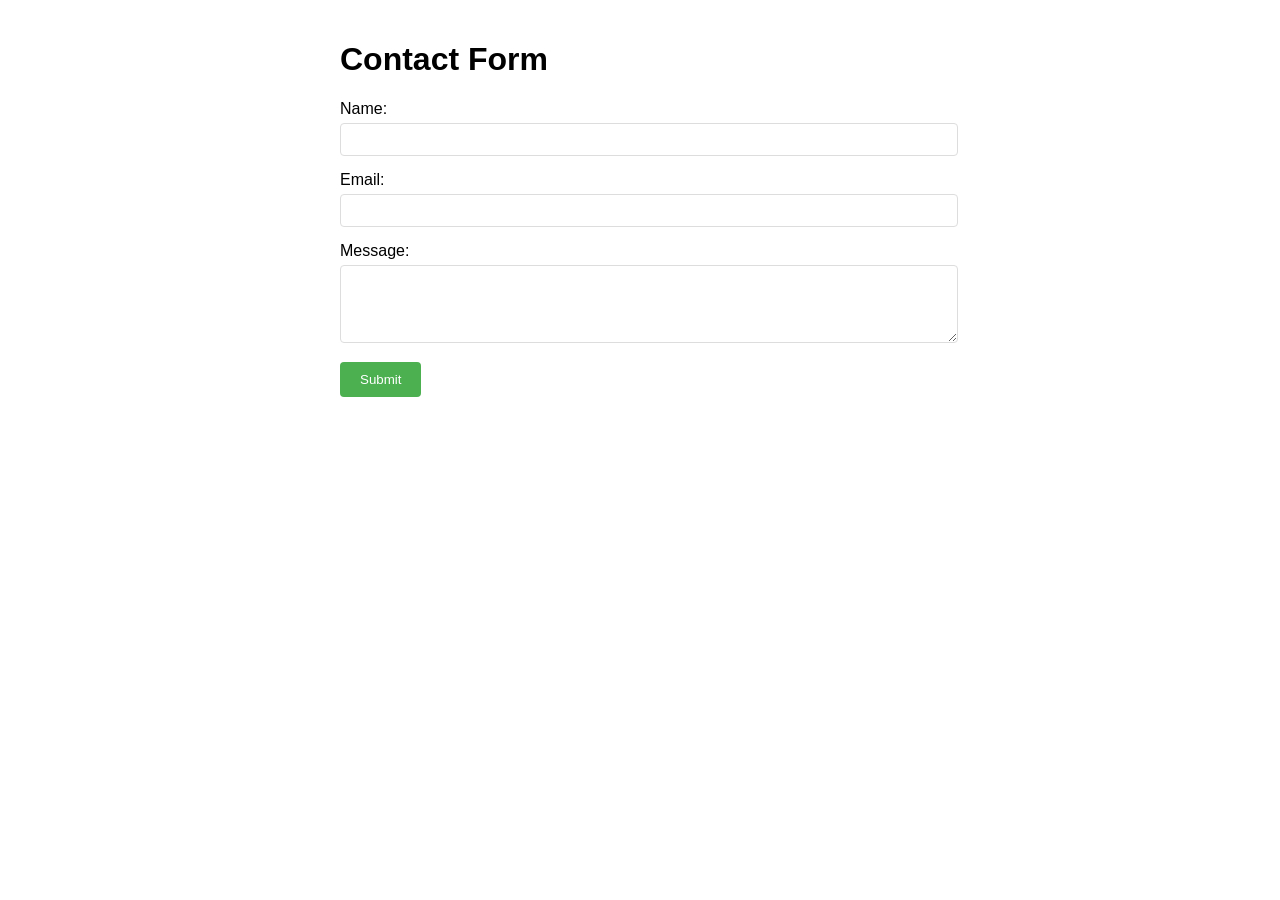
==== index.html @ efa1b58c "template" ====
<!DOCTYPE html>
<html lang="en">
<head>
    <meta charset="UTF-8">
    <meta name="viewport" content="width=device-width, initial-scale=1.0">
    <title>Google Sheets Form</title>
    <link rel="stylesheet" href="css/styles.css">
</head>
<body>
    <h1>Contact Form</h1>
    <form id="myForm">
        <div class="form-group">
            <label for="name">Name:</label>
            <input type="text" id="name" name="name" required>
        </div>
        <div class="form-group">
            <label for="email">Email:</label>
            <input type="email" id="email" name="email" required>
        </div>
        <div class="form-group">
            <label for="message">Message:</label>
            <textarea id="message" name="message" rows="4" required></textarea>
        </div>
        <button type="submit">Submit</button>
    </form>
    <div id="successMessage" class="success-message">Form submitted successfully!</div>
    <div id="errorMessage" class="error-message">Error submitting form. Please try again.</div>

    <script src="js/script.js"></script>
</body>
</html>
---- css/styles.css ----
body {
    font-family: Arial, sans-serif;
    max-width: 600px;
    margin: 0 auto;
    padding: 20px;
}

.form-group {
    margin-bottom: 15px;
}

label {
    display: block;
    margin-bottom: 5px;
}

input, textarea {
    width: 100%;
    padding: 8px;
    border: 1px solid #ddd;
    border-radius: 4px;
}

button {
    background-color: #4CAF50;
    color: white;
    padding: 10px 20px;
    border: none;
    border-radius: 4px;
    cursor: pointer;
}

button:hover {
    background-color: #45a049;
}

.success-message {
    color: green;
    display: none;
    margin-top: 10px;
}

.error-message {
    color: red;
    display: none;
    margin-top: 10px;
}
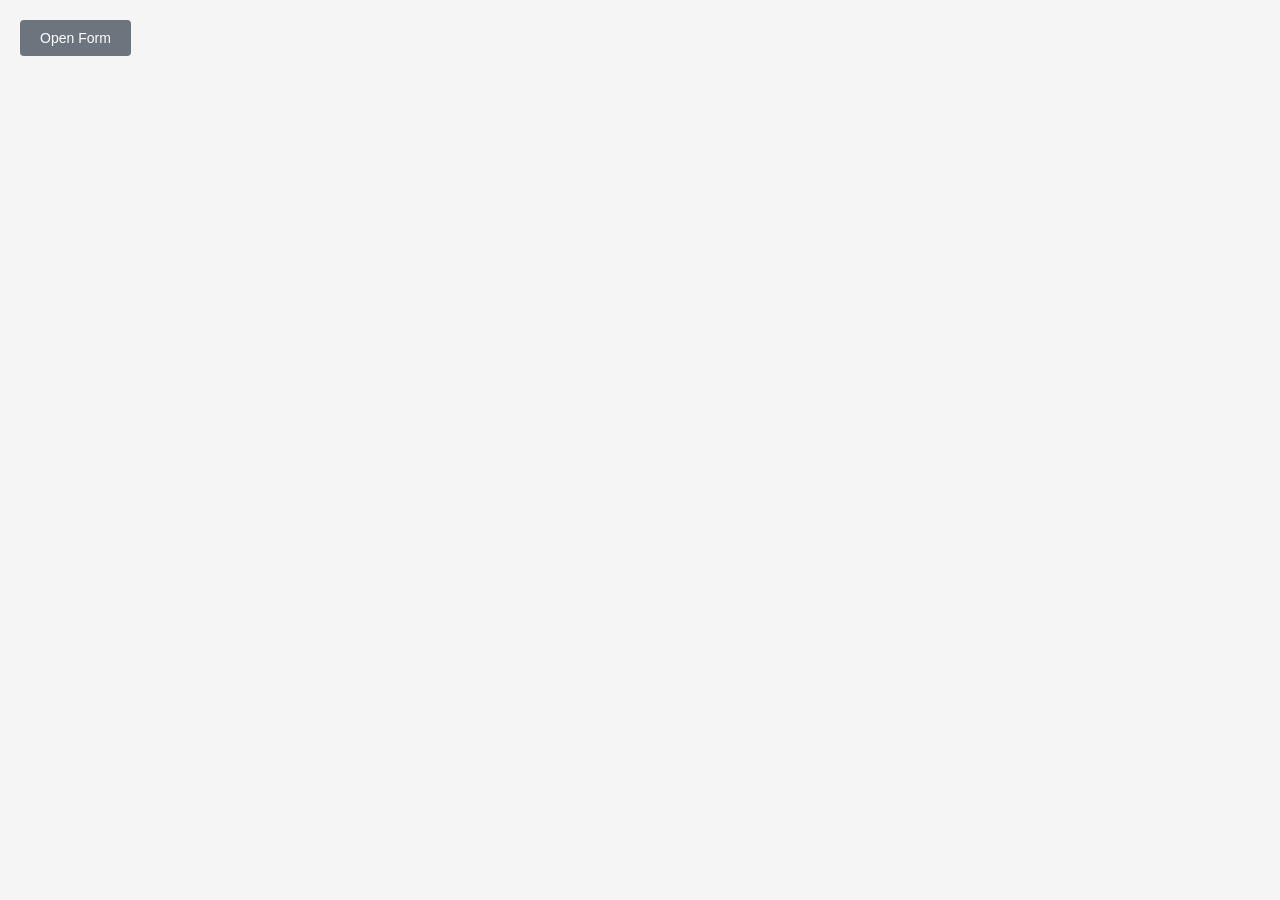
==== commit 1bda10d3: "Updated the form" ====
--- a/index.html
+++ b/index.html
@@ -3,28 +3,655 @@
 <head>
     <meta charset="UTF-8">
     <meta name="viewport" content="width=device-width, initial-scale=1.0">
-    <title>Google Sheets Form</title>
+    <title>Personal Information Form</title>
     <link rel="stylesheet" href="css/styles.css">
 </head>
 <body>
-    <h1>Contact Form</h1>
-    <form id="myForm">
-        <div class="form-group">
-            <label for="name">Name:</label>
-            <input type="text" id="name" name="name" required>
+    <button id="openFormBtn" class="step-button">Open Form</button>
+
+    <div id="formModal" class="modal">
+        <div class="modal-content">
+            <div class="modal-header">
+                <h1>Personal Information Form</h1>
+                <span class="close-button">&times;</span>
+            </div>
+            
+            <div class="progress-bar">
+                <div class="progress" id="formProgress"></div>
+            </div>
+
+            <div class="step-navigation">
+                <div class="step-buttons">
+                    <button type="button" class="step-button" data-step="1">Personal Info</button>
+                    <button type="button" class="step-button" data-step="2">Address</button>
+                    <button type="button" class="step-button" data-step="3">Emergency Contact</button>
+                    <button type="button" class="step-button" data-step="4">Parents Info</button>
+                    <button type="button" class="step-button" data-step="5">Education</button>
+                    <button type="button" class="step-button" data-step="6">Medical History</button>
+                    <button type="button" class="step-button" data-step="7">Past Health</button>
+                    <button type="button" class="step-button" data-step="8">Surgical</button>
+                    <button type="button" class="step-button" data-step="9">Accidents</button>
+                </div>
+            </div>
+
+            <div class="modal-body">
+                <form id="myForm">
+                    <!-- Step 1: Personal Information -->
+                    <div class="step-content" data-step="1">
+                        <div class="form-columns">
+                            <section class="form-section">
+                                <h2>Personal Information</h2>
+                                <div class="form-group">
+                                    <label for="lastName">Last Name:</label>
+                                    <input type="text" id="lastName" name="lastName" required>
+                                </div>
+                                <div class="form-group">
+                                    <label for="firstName">First Name:</label>
+                                    <input type="text" id="firstName" name="firstName" required>
+                                </div>
+                                <div class="form-group">
+                                    <label for="middleName">Middle Name:</label>
+                                    <input type="text" id="middleName" name="middleName">
+                                </div>
+                                <div class="form-group">
+                                    <label for="dateOfBirth">Date of Birth:</label>
+                                    <input type="date" id="dateOfBirth" name="dateOfBirth" required>
+                                </div>
+                                <div class="form-group">
+                                    <label for="placeOfBirth">Place of Birth:</label>
+                                    <input type="text" id="placeOfBirth" name="placeOfBirth" required>
+                                </div>
+                                <div class="form-group">
+                                    <label for="age">Age:</label>
+                                    <input type="number" id="age" name="age" required>
+                                </div>
+                            </section>
+
+                            <section class="form-section">
+                                <h2>Additional Information</h2>
+                                <div class="form-group">
+                                    <label for="sex">Sex:</label>
+                                    <select id="sex" name="sex" required>
+                                        <option value="">Select Sex</option>
+                                        <option value="male">Male</option>
+                                        <option value="female">Female</option>
+                                    </select>
+                                </div>
+                                <div class="form-group">
+                                    <label for="civilStatus">Civil Status:</label>
+                                    <select id="civilStatus" name="civilStatus" required>
+                                        <option value="">Select Civil Status</option>
+                                        <option value="single">Single</option>
+                                        <option value="married">Married</option>
+                                        <option value="widowed">Widowed</option>
+                                        <option value="separated">Separated</option>
+                                    </select>
+                                </div>
+                                <div class="form-group">
+                                    <label for="height">Height (cm):</label>
+                                    <input type="number" id="height" name="height" required>
+                                </div>
+                                <div class="form-group">
+                                    <label for="weight">Weight (kg):</label>
+                                    <input type="number" id="weight" name="weight" required>
+                                </div>
+                                <div class="form-group">
+                                    <label for="bloodPressure">Blood Pressure:</label>
+                                    <input type="text" id="bloodPressure" name="bloodPressure" placeholder="e.g., 120/80" required>
+                                </div>
+                            </section>
+                        </div>
+                    </div>
+
+                    <!-- Step 2: Address Information -->
+                    <div class="step-content" data-step="2">
+                        <div class="form-columns">
+                            <section class="form-section">
+                                <h2>Present Address</h2>
+                                <div class="form-group">
+                                    <label for="presentAddress">Present Address:</label>
+                                    <textarea id="presentAddress" name="presentAddress" rows="3" required></textarea>
+                                </div>
+                            </section>
+
+                            <section class="form-section">
+                                <h2>Permanent Address</h2>
+                                <div class="form-group">
+                                    <label for="permanentAddress">Permanent Address:</label>
+                                    <textarea id="permanentAddress" name="permanentAddress" rows="3" required></textarea>
+                                </div>
+                            </section>
+                        </div>
+                    </div>
+
+                    <!-- Step 3: Emergency Contact -->
+                    <div class="step-content" data-step="3">
+                        <div class="form-columns">
+                            <section class="form-section">
+                                <h2>Emergency Contact</h2>
+                                <div class="form-group">
+                                    <label for="emergencyContact">Person to be Notified:</label>
+                                    <input type="text" id="emergencyContact" name="emergencyContact" required>
+                                </div>
+                                <div class="form-group">
+                                    <label for="emergencyRelationship">Relationship:</label>
+                                    <input type="text" id="emergencyRelationship" name="emergencyRelationship" required>
+                                </div>
+                                <div class="form-group">
+                                    <label for="emergencyContactNumber">Contact Number:</label>
+                                    <input type="tel" id="emergencyContactNumber" name="emergencyContactNumber" required>
+                                </div>
+                            </section>
+
+                            <section class="form-section">
+                                <h2>Spouse Information (if married)</h2>
+                                <div class="form-group">
+                                    <label for="spouseName">Name of Husband/Wife:</label>
+                                    <input type="text" id="spouseName" name="spouseName">
+                                </div>
+                                <div class="form-group">
+                                    <label for="spouseContact">Spouse Contact Number:</label>
+                                    <input type="tel" id="spouseContact" name="spouseContact">
+                                </div>
+                            </section>
+                        </div>
+                    </div>
+
+                    <!-- Step 4: Parents Information -->
+                    <div class="step-content" data-step="4">
+                        <div class="form-columns">
+                            <section class="form-section">
+                                <h2>Father's Information</h2>
+                                <div class="form-group">
+                                    <label for="fatherName">Father's Full Name:</label>
+                                    <input type="text" id="fatherName" name="fatherName" required>
+                                </div>
+                                <div class="form-group">
+                                    <label for="fatherContact">Father's Contact Number:</label>
+                                    <input type="tel" id="fatherContact" name="fatherContact" required>
+                                </div>
+                                <div class="form-group">
+                                    <label for="fatherOccupation">Father's Occupation:</label>
+                                    <input type="text" id="fatherOccupation" name="fatherOccupation" required>
+                                </div>
+                            </section>
+
+                            <section class="form-section">
+                                <h2>Mother's Information</h2>
+                                <div class="form-group">
+                                    <label for="motherName">Mother's Full Name:</label>
+                                    <input type="text" id="motherName" name="motherName" required>
+                                </div>
+                                <div class="form-group">
+                                    <label for="motherContact">Mother's Contact Number:</label>
+                                    <input type="tel" id="motherContact" name="motherContact" required>
+                                </div>
+                                <div class="form-group">
+                                    <label for="motherOccupation">Mother's Occupation:</label>
+                                    <input type="text" id="motherOccupation" name="motherOccupation" required>
+                                </div>
+                            </section>
+                        </div>
+                    </div>
+
+                    <!-- Step 5: Educational Background -->
+                    <div class="step-content" data-step="5">
+                        <div class="form-columns">
+                            <section class="form-section">
+                                <h2>Educational Background</h2>
+                                <div class="form-group">
+                                    <label for="lastSchool">Last School Attended:</label>
+                                    <input type="text" id="lastSchool" name="lastSchool" required>
+                                </div>
+                                <div class="form-group">
+                                    <label for="course">Course:</label>
+                                    <input type="text" id="course" name="course" required>
+                                </div>
+                                <div class="form-group">
+                                    <label for="year">Year:</label>
+                                    <input type="text" id="year" name="year" required>
+                                </div>
+                            </section>
+                        </div>
+                    </div>
+
+                    <!-- Step 6: Medical History -->
+                    <div class="step-content" data-step="6">
+                        <section class="form-section full-width">
+                            <h2>Family Medical History</h2>
+                            <p>Please check if any of your relatives have the following conditions:</p>
+                            <table class="medical-history-table">
+                                <thead>
+                                    <tr>
+                                        <th>Condition</th>
+                                        <th>GRAND PARENTS</th>
+                                        <th>FATHER</th>
+                                        <th>MOTHER</th>
+                                        <th>SIBLINGS</th>
+                                        <th>OTHERS</th>
+                                        <th>REMARKS</th>
+                                    </tr>
+                                </thead>
+                                <tbody>
+                                    <tr>
+                                        <td>Allergy</td>
+                                        <td><input type="checkbox" name="allergy_gp"></td>
+                                        <td><input type="checkbox" name="allergy_father"></td>
+                                        <td><input type="checkbox" name="allergy_mother"></td>
+                                        <td><input type="checkbox" name="allergy_siblings"></td>
+                                        <td><input type="checkbox" name="allergy_others"></td>
+                                        <td><input type="text" name="allergy_remarks"></td>
+                                    </tr>
+                                    <tr>
+                                        <td>Arthritis</td>
+                                        <td><input type="checkbox" name="arthritis_gp"></td>
+                                        <td><input type="checkbox" name="arthritis_father"></td>
+                                        <td><input type="checkbox" name="arthritis_mother"></td>
+                                        <td><input type="checkbox" name="arthritis_siblings"></td>
+                                        <td><input type="checkbox" name="arthritis_others"></td>
+                                        <td><input type="text" name="arthritis_remarks"></td>
+                                    </tr>
+                                    <tr>
+                                        <td>Bronchial Asthma</td>
+                                        <td><input type="checkbox" name="asthma_gp"></td>
+                                        <td><input type="checkbox" name="asthma_father"></td>
+                                        <td><input type="checkbox" name="asthma_mother"></td>
+                                        <td><input type="checkbox" name="asthma_siblings"></td>
+                                        <td><input type="checkbox" name="asthma_others"></td>
+                                        <td><input type="text" name="asthma_remarks"></td>
+                                    </tr>
+                                    <tr>
+                                        <td>Cancer</td>
+                                        <td><input type="checkbox" name="cancer_gp"></td>
+                                        <td><input type="checkbox" name="cancer_father"></td>
+                                        <td><input type="checkbox" name="cancer_mother"></td>
+                                        <td><input type="checkbox" name="cancer_siblings"></td>
+                                        <td><input type="checkbox" name="cancer_others"></td>
+                                        <td><input type="text" name="cancer_remarks"></td>
+                                    </tr>
+                                    <tr>
+                                        <td>Cerebrovascular Accident</td>
+                                        <td><input type="checkbox" name="stroke_gp"></td>
+                                        <td><input type="checkbox" name="stroke_father"></td>
+                                        <td><input type="checkbox" name="stroke_mother"></td>
+                                        <td><input type="checkbox" name="stroke_siblings"></td>
+                                        <td><input type="checkbox" name="stroke_others"></td>
+                                        <td><input type="text" name="stroke_remarks"></td>
+                                    </tr>
+                                    <tr>
+                                        <td>Congenital Heart Disease</td>
+                                        <td><input type="checkbox" name="heart_gp"></td>
+                                        <td><input type="checkbox" name="heart_father"></td>
+                                        <td><input type="checkbox" name="heart_mother"></td>
+                                        <td><input type="checkbox" name="heart_siblings"></td>
+                                        <td><input type="checkbox" name="heart_others"></td>
+                                        <td><input type="text" name="heart_remarks"></td>
+                                    </tr>
+                                    <tr>
+                                        <td>COPD</td>
+                                        <td><input type="checkbox" name="copd_gp"></td>
+                                        <td><input type="checkbox" name="copd_father"></td>
+                                        <td><input type="checkbox" name="copd_mother"></td>
+                                        <td><input type="checkbox" name="copd_siblings"></td>
+                                        <td><input type="checkbox" name="copd_others"></td>
+                                        <td><input type="text" name="copd_remarks"></td>
+                                    </tr>
+                                    <tr>
+                                        <td>Diabetes Mellitus</td>
+                                        <td><input type="checkbox" name="diabetes_gp"></td>
+                                        <td><input type="checkbox" name="diabetes_father"></td>
+                                        <td><input type="checkbox" name="diabetes_mother"></td>
+                                        <td><input type="checkbox" name="diabetes_siblings"></td>
+                                        <td><input type="checkbox" name="diabetes_others"></td>
+                                        <td><input type="text" name="diabetes_remarks"></td>
+                                    </tr>
+                                    <tr>
+                                        <td>Gastrointestinal Orders</td>
+                                        <td><input type="checkbox" name="gi_gp"></td>
+                                        <td><input type="checkbox" name="gi_father"></td>
+                                        <td><input type="checkbox" name="gi_mother"></td>
+                                        <td><input type="checkbox" name="gi_siblings"></td>
+                                        <td><input type="checkbox" name="gi_others"></td>
+                                        <td><input type="text" name="gi_remarks"></td>
+                                    </tr>
+                                    <tr>
+                                        <td>Hematopoietic Disorder</td>
+                                        <td><input type="checkbox" name="hematopoietic_gp"></td>
+                                        <td><input type="checkbox" name="hematopoietic_father"></td>
+                                        <td><input type="checkbox" name="hematopoietic_mother"></td>
+                                        <td><input type="checkbox" name="hematopoietic_siblings"></td>
+                                        <td><input type="checkbox" name="hematopoietic_others"></td>
+                                        <td><input type="text" name="hematopoietic_remarks"></td>
+                                    </tr>
+                                    <tr>
+                                        <td>Kidney Disorders</td>
+                                        <td><input type="checkbox" name="kidney_gp"></td>
+                                        <td><input type="checkbox" name="kidney_father"></td>
+                                        <td><input type="checkbox" name="kidney_mother"></td>
+                                        <td><input type="checkbox" name="kidney_siblings"></td>
+                                        <td><input type="checkbox" name="kidney_others"></td>
+                                        <td><input type="text" name="kidney_remarks"></td>
+                                    </tr>
+                                    <tr>
+                                        <td>Neurologic Disorders</td>
+                                        <td><input type="checkbox" name="neuro_gp"></td>
+                                        <td><input type="checkbox" name="neuro_father"></td>
+                                        <td><input type="checkbox" name="neuro_mother"></td>
+                                        <td><input type="checkbox" name="neuro_siblings"></td>
+                                        <td><input type="checkbox" name="neuro_others"></td>
+                                        <td><input type="text" name="neuro_remarks"></td>
+                                    </tr>
+                                    <tr>
+                                        <td>Psychiatric Disorders</td>
+                                        <td><input type="checkbox" name="psych_gp"></td>
+                                        <td><input type="checkbox" name="psych_father"></td>
+                                        <td><input type="checkbox" name="psych_mother"></td>
+                                        <td><input type="checkbox" name="psych_siblings"></td>
+                                        <td><input type="checkbox" name="psych_others"></td>
+                                        <td><input type="text" name="psych_remarks"></td>
+                                    </tr>
+                                    <tr>
+                                        <td>Rheumatic Heart Fever</td>
+                                        <td><input type="checkbox" name="rheumatic_gp"></td>
+                                        <td><input type="checkbox" name="rheumatic_father"></td>
+                                        <td><input type="checkbox" name="rheumatic_mother"></td>
+                                        <td><input type="checkbox" name="rheumatic_siblings"></td>
+                                        <td><input type="checkbox" name="rheumatic_others"></td>
+                                        <td><input type="text" name="rheumatic_remarks"></td>
+                                    </tr>
+                                    <tr>
+                                        <td>Skin Disorder</td>
+                                        <td><input type="checkbox" name="skin_gp"></td>
+                                        <td><input type="checkbox" name="skin_father"></td>
+                                        <td><input type="checkbox" name="skin_mother"></td>
+                                        <td><input type="checkbox" name="skin_siblings"></td>
+                                        <td><input type="checkbox" name="skin_others"></td>
+                                        <td><input type="text" name="skin_remarks"></td>
+                                    </tr>
+                                    <tr>
+                                        <td>Endocrine Disorders</td>
+                                        <td><input type="checkbox" name="endocrine_gp"></td>
+                                        <td><input type="checkbox" name="endocrine_father"></td>
+                                        <td><input type="checkbox" name="endocrine_mother"></td>
+                                        <td><input type="checkbox" name="endocrine_siblings"></td>
+                                        <td><input type="checkbox" name="endocrine_others"></td>
+                                        <td><input type="text" name="endocrine_remarks"></td>
+                                    </tr>
+                                    <tr>
+                                        <td>Tuberculosis</td>
+                                        <td><input type="checkbox" name="tb_gp"></td>
+                                        <td><input type="checkbox" name="tb_father"></td>
+                                        <td><input type="checkbox" name="tb_mother"></td>
+                                        <td><input type="checkbox" name="tb_siblings"></td>
+                                        <td><input type="checkbox" name="tb_others"></td>
+                                        <td><input type="text" name="tb_remarks"></td>
+                                    </tr>
+                                    <tr>
+                                        <td>Others</td>
+                                        <td><input type="checkbox" name="others_gp"></td>
+                                        <td><input type="checkbox" name="others_father"></td>
+                                        <td><input type="checkbox" name="others_mother"></td>
+                                        <td><input type="checkbox" name="others_siblings"></td>
+                                        <td><input type="checkbox" name="others_others"></td>
+                                        <td><input type="text" name="others_remarks"></td>
+                                    </tr>
+                                </tbody>
+                            </table>
+                        </section>
+                    </div>
+
+                    <!-- Step 7: Past Health History (Updated) -->
+                    <div class="step-content" data-step="7">
+                        <section class="form-section full-width">
+                            <h2>Past Health History</h2>
+                            
+                            <!-- Allergies and Sensitivities -->
+                            <div class="form-group">
+                                <h3>Allergies and Sensitivities</h3>
+                                <div class="allergies-grid">
+                                    <div class="allergy-item">
+                                        <input type="checkbox" id="seafood_allergy" name="allergy_seafood">
+                                        <label for="seafood_allergy">Seafoods</label>
+                                    </div>
+                                    <div class="allergy-item">
+                                        <input type="checkbox" id="antibiotics_allergy" name="allergy_antibiotics">
+                                        <label for="antibiotics_allergy">Antibiotics</label>
+                                    </div>
+                                    <div class="allergy-item">
+                                        <input type="checkbox" id="analgesics_allergy" name="allergy_analgesics">
+                                        <label for="analgesics_allergy">Analgesics</label>
+                                    </div>
+                                </div>
+                                <div class="form-group" style="margin-top: 20px;">
+                                    <label for="other_allergies">Other Allergies (Please specify):</label>
+                                    <textarea id="other_allergies" name="other_allergies" rows="2"></textarea>
+                                </div>
+                            </div>
+
+                            <!-- Childhood Illness History -->
+                            <div class="form-group" style="margin-top: 30px;">
+                                <h3>History of Childhood Illness</h3>
+                                <p>Please check the illness if any:</p>
+                                <div class="illness-grid">
+                                    <div class="illness-item">
+                                        <input type="checkbox" id="asthma" name="illness_asthma">
+                                        <label for="asthma">Bronchial Asthma</label>
+                                    </div>
+                                    <div class="illness-item">
+                                        <input type="checkbox" id="heart_disease" name="illness_heart_disease">
+                                        <label for="heart_disease">Congenital Heart Disease</label>
+                                    </div>
+                                    <div class="illness-item">
+                                        <input type="checkbox" id="chicken_pox" name="illness_chicken_pox">
+                                        <label for="chicken_pox">Chicken Pox</label>
+                                    </div>
+                                    <div class="illness-item">
+                                        <input type="checkbox" id="diphtheria" name="illness_diphtheria">
+                                        <label for="diphtheria">Diphtheria</label>
+                                    </div>
+                                    <div class="illness-item">
+                                        <input type="checkbox" id="convulsions" name="illness_convulsions">
+                                        <label for="convulsions">Convulsions</label>
+                                    </div>
+                                    <div class="illness-item">
+                                        <input type="checkbox" id="hepatitis" name="illness_hepatitis">
+                                        <label for="hepatitis">Hepatitis</label>
+                                    </div>
+                                    <div class="illness-item">
+                                        <input type="checkbox" id="dysentery" name="illness_dysentery">
+                                        <label for="dysentery">Dysentery</label>
+                                    </div>
+                                    <div class="illness-item">
+                                        <input type="checkbox" id="meningitis" name="illness_meningitis">
+                                        <label for="meningitis">Meningitis</label>
+                                    </div>
+                                    <div class="illness-item">
+                                        <input type="checkbox" id="influenza" name="illness_influenza">
+                                        <label for="influenza">Influenza</label>
+                                    </div>
+                                    <div class="illness-item">
+                                        <input type="checkbox" id="mumps" name="illness_mumps">
+                                        <label for="mumps">Mumps</label>
+                                    </div>
+                                    <div class="illness-item">
+                                        <input type="checkbox" id="measles" name="illness_measles">
+                                        <label for="measles">Measles</label>
+                                    </div>
+                                    <div class="illness-item">
+                                        <input type="checkbox" id="otitis" name="illness_otitis">
+                                        <label for="otitis">Otitis Media</label>
+                                    </div>
+                                    <div class="illness-item">
+                                        <input type="checkbox" id="nephritis" name="illness_nephritis">
+                                        <label for="nephritis">Nephritis</label>
+                                    </div>
+                                    <div class="illness-item">
+                                        <input type="checkbox" id="pneumonia" name="illness_pneumonia">
+                                        <label for="pneumonia">Pneumonia</label>
+                                    </div>
+                                    <div class="illness-item">
+                                        <input type="checkbox" id="rubella" name="illness_rubella">
+                                        <label for="rubella">Rubella</label>
+                                    </div>
+                                    <div class="illness-item">
+                                        <input type="checkbox" id="pertussis" name="illness_pertussis">
+                                        <label for="pertussis">Pertussis</label>
+                                    </div>
+                                    <div class="illness-item">
+                                        <input type="checkbox" id="poliomyelitis" name="illness_poliomyelitis">
+                                        <label for="poliomyelitis">Poliomyelitis</label>
+                                    </div>
+                                    <div class="illness-item">
+                                        <input type="checkbox" id="primary_complex" name="illness_primary_complex">
+                                        <label for="primary_complex">Primary Complex</label>
+                                    </div>
+                                    <div class="illness-item">
+                                        <input type="checkbox" id="tonsillitis" name="illness_tonsillitis">
+                                        <label for="tonsillitis">Tonsillitis</label>
+                                    </div>
+                                    <div class="illness-item">
+                                        <input type="checkbox" id="typhoid" name="illness_typhoid">
+                                        <label for="typhoid">Typhoid Fever</label>
+                                    </div>
+                                    <div class="illness-item">
+                                        <input type="checkbox" id="rheumatic" name="illness_rheumatic">
+                                        <label for="rheumatic">Rheumatic Heart Disease</label>
+                                    </div>
+                                </div>
+                                <div class="form-group" style="margin-top: 20px;">
+                                    <label for="other_illnesses">Others (Please specify):</label>
+                                    <textarea id="other_illnesses" name="other_illnesses" rows="2"></textarea>
+                                </div>
+                            </div>
+
+                            <!-- Maintenance Medications -->
+                            <div class="form-group" style="margin-top: 30px;">
+                                <h3>Maintenance Medications</h3>
+                                <p>If any, please list your current medications:</p>
+                                <div class="medication-history">
+                                    <div class="medication-entry">
+                                        <div class="form-group">
+                                            <label for="medication_name">Medication Name:</label>
+                                            <input type="text" id="medication_name" name="medication_name[]">
+                                        </div>
+                                        <div class="form-group">
+                                            <label for="medication_dosage">Dosage:</label>
+                                            <input type="text" id="medication_dosage" name="medication_dosage[]">
+                                        </div>
+                                        <div class="form-group">
+                                            <label for="medication_frequency">Frequency:</label>
+                                            <input type="text" id="medication_frequency" name="medication_frequency[]" placeholder="e.g., Once daily, Twice daily">
+                                        </div>
+                                    </div>
+                                </div>
+                            </div>
+
+                            <!-- Immunization History -->
+                            <div class="form-group" style="margin-top: 30px;">
+                                <h3>Immunization History/Vaccination Done:</h3>
+                                <div class="vaccination-grid">
+                                    <div class="vaccination-item">
+                                        <input type="checkbox" id="bcg" name="vaccination_bcg">
+                                        <label for="bcg">BCG</label>
+                                    </div>
+                                    <div class="vaccination-item">
+                                        <input type="checkbox" id="dpt" name="vaccination_dpt">
+                                        <label for="dpt">DPT</label>
+                                    </div>
+                                    <div class="vaccination-item">
+                                        <input type="checkbox" id="flu" name="vaccination_flu">
+                                        <label for="flu">Flu</label>
+                                    </div>
+                                    <div class="vaccination-item">
+                                        <input type="checkbox" id="hepa_a" name="vaccination_hepa_a">
+                                        <label for="hepa_a">Hepa A</label>
+                                    </div>
+                                    <div class="vaccination-item">
+                                        <input type="checkbox" id="hepa_b" name="vaccination_hepa_b">
+                                        <label for="hepa_b">Hepa B</label>
+                                    </div>
+                                    <div class="vaccination-item">
+                                        <input type="checkbox" id="measles" name="vaccination_measles">
+                                        <label for="measles">Measles</label>
+                                    </div>
+                                    <div class="vaccination-item">
+                                        <input type="checkbox" id="mmr" name="vaccination_mmr">
+                                        <label for="mmr">MMR</label>
+                                    </div>
+                                    <div class="vaccination-item">
+                                        <input type="checkbox" id="pneumococcal" name="vaccination_pneumococcal">
+                                        <label for="pneumococcal">Pneumococcal</label>
+                                    </div>
+                                    <div class="vaccination-item">
+                                        <input type="checkbox" id="polio" name="vaccination_polio">
+                                        <label for="polio">Polio</label>
+                                    </div>
+                                    <div class="vaccination-item">
+                                        <input type="checkbox" id="chicken_pox" name="vaccination_chicken_pox">
+                                        <label for="chicken_pox">Chicken Pox</label>
+                                    </div>
+                                    <div class="vaccination-item">
+                                        <input type="checkbox" id="japanese_encephalitis" name="vaccination_japanese_encephalitis">
+                                        <label for="japanese_encephalitis">Japanese Encephalitis Vaccine</label>
+                                    </div>
+                                    <div class="vaccination-item">
+                                        <input type="checkbox" id="covid_1" name="vaccination_covid_1">
+                                        <label for="covid_1">Covid 1</label>
+                                    </div>
+                                    <div class="vaccination-item">
+                                        <input type="checkbox" id="monkey_pox" name="vaccination_monkey_pox">
+                                        <label for="monkey_pox">Monkey Pox</label>
+                                    </div>
+                                </div>
+                                <div class="form-group" style="margin-top: 20px;">
+                                    <label for="other_vaccinations">Others (Please specify):</label>
+                                    <textarea id="other_vaccinations" name="other_vaccinations" rows="3"></textarea>
+                                </div>
+                            </div>
+                        </section>
+                    </div>
+
+                    <!-- Step 8: Surgical Operations -->
+                    <div class="step-content" data-step="8">
+                        <section class="form-section full-width">
+                            <h2>Surgical Operations</h2>
+                            
+                            <!-- Surgical Operations -->
+                            <div class="form-group" style="margin-top: 30px;">
+                                <h3>Surgical Operations</h3>
+                                <p>Please list any surgical operations you have had, including the type of operation, date, and year:</p>
+                                <div class="form-group">
+                                    <textarea id="surgical_history" name="surgical_history" rows="6" placeholder="Example: Appendectomy - January 15, 2020&#10;Gallbladder removal - March 3, 2018"></textarea>
+                                </div>
+                            </div>
+                        </section>
+                    </div>
+
+                    <!-- Step 9: Accidents/Injuries -->
+                    <div class="step-content" data-step="9">
+                        <section class="form-section full-width">
+                            <h2>Accidents and Injuries</h2>
+                            
+                            <!-- Accidents/Injuries -->
+                            <div class="form-group" style="margin-top: 30px;">
+                                <h3>Accidents/Injuries</h3>
+                                <p>Please list any accidents or injuries you have had, including the date, time, place, type of trauma, treatment, and sequel:</p>
+                                <div class="form-group">
+                                    <textarea id="accident_history" name="accident_history" rows="6" placeholder="Example: Car accident - January 15, 2020, 2:30 PM, Main Street&#10;Treatment: Emergency room visit, stitches&#10;Sequel: Minor scar on left arm"></textarea>
+                                </div>
+                            </div>
+                        </section>
+                    </div>
+                </form>
+
+                <div class="step-navigation">
+                    <button type="button" class="step-button" id="prevStep">Previous</button>
+                    <button type="button" class="step-button" id="nextStep">Next</button>
+                    <button type="submit" class="step-button" id="submitForm" style="display: none;">Submit</button>
+                </div>
+            </div>
         </div>
-        <div class="form-group">
-            <label for="email">Email:</label>
-            <input type="email" id="email" name="email" required>
-        </div>
-        <div class="form-group">
-            <label for="message">Message:</label>
-            <textarea id="message" name="message" rows="4" required></textarea>
-        </div>
-        <button type="submit">Submit</button>
-    </form>
-    <div id="successMessage" class="success-message">Form submitted successfully!</div>
-    <div id="errorMessage" class="error-message">Error submitting form. Please try again.</div>
+    </div>
 
     <script src="js/script.js"></script>
 </body>
--- a/css/styles.css
+++ b/css/styles.css
@@ -1,47 +1,584 @@
 body {
+    margin: 0;
+    padding: 20px;
+    background-color: #f5f5f5;
     font-family: Arial, sans-serif;
-    max-width: 600px;
+}
+
+.container {
+    max-width: 1600px;
     margin: 0 auto;
-    padding: 20px;
+    background-color: white;
+    padding: 30px;
+    box-shadow: 0 0 10px rgba(0,0,0,0.1);
+    border-radius: 8px;
+}
+
+h1 {
+    text-align: center;
+    color: #333;
+    margin-bottom: 30px;
+}
+
+.form-columns {
+    display: grid;
+    grid-template-columns: 1fr 1fr;
+    gap: 30px;
+    margin-bottom: 30px;
+}
+
+.form-section {
+    margin: 0;
+    padding: 25px;
+    border: 1px solid #ddd;
+    border-radius: 5px;
+    background-color: white;
+}
+
+.form-section.full-width {
+    grid-column: 1 / -1;
+}
+
+.form-section h2 {
+    margin-top: 0;
+    margin-bottom: 20px;
+    color: #333;
+    border-bottom: 2px solid #eee;
+    padding-bottom: 10px;
 }
 
 .form-group {
     margin-bottom: 15px;
 }
 
-label {
+.form-group label {
     display: block;
     margin-bottom: 5px;
-}
-
-input, textarea {
+    font-weight: bold;
+    color: #555;
+}
+
+.form-group input,
+.form-group select,
+.form-group textarea {
     width: 100%;
     padding: 8px;
     border: 1px solid #ddd;
     border-radius: 4px;
-}
-
-button {
+    font-size: 14px;
+}
+
+.medical-history-table {
+    width: 100%;
+    border-collapse: collapse;
+    margin: 20px 0;
+    font-size: 14px;
+    table-layout: fixed;
+    background-color: white;
+}
+
+.medical-history-table th,
+.medical-history-table td {
+    border: 1px solid #ddd;
+    padding: 8px;
+    text-align: center;
+    vertical-align: middle;
+}
+
+.medical-history-table th {
+    background-color: #f5f5f5;
+    font-weight: bold;
+    white-space: nowrap;
+    position: sticky;
+    top: 0;
+}
+
+.medical-history-table td:first-child {
+    text-align: left;
+    width: 20%;
+    white-space: nowrap;
+    background-color: #f9f9f9;
+}
+
+.medical-history-table th:nth-child(2),
+.medical-history-table th:nth-child(3),
+.medical-history-table th:nth-child(4),
+.medical-history-table th:nth-child(5),
+.medical-history-table th:nth-child(6) {
+    width: 10%;
+}
+
+.medical-history-table th:last-child {
+    width: 20%;
+}
+
+.medical-history-table tr:nth-child(even) {
+    background-color: #f9f9f9;
+}
+
+.medical-history-table input[type="checkbox"] {
+    width: 16px;
+    height: 16px;
+    margin: 0;
+    vertical-align: middle;
+}
+
+.medical-history-table input[type="text"] {
+    width: 95%;
+    padding: 6px;
+    font-size: 12px;
+    border: 1px solid #ddd;
+    border-radius: 3px;
+}
+
+button[type="submit"] {
+    display: block;
+    width: 200px;
+    margin: 30px auto;
+    padding: 12px 20px;
     background-color: #4CAF50;
     color: white;
+    border: none;
+    border-radius: 4px;
+    cursor: pointer;
+    font-size: 16px;
+    font-weight: bold;
+}
+
+button[type="submit"]:hover {
+    background-color: #45a049;
+}
+
+.success-message,
+.error-message {
+    display: none;
+    padding: 15px;
+    margin: 20px auto;
+    max-width: 600px;
+    border-radius: 4px;
+    text-align: center;
+}
+
+.success-message {
+    background-color: #dff0d8;
+    color: #3c763d;
+    border: 1px solid #d6e9c6;
+}
+
+.error-message {
+    background-color: #f2dede;
+    color: #a94442;
+    border: 1px solid #ebccd1;
+}
+
+@media screen and (max-width: 1600px) {
+    .container {
+        margin: 0 20px;
+    }
+}
+
+@media screen and (max-width: 1200px) {
+    .form-columns {
+        grid-template-columns: 1fr;
+    }
+}
+
+@media screen and (max-width: 768px) {
+    .container {
+        padding: 15px;
+    }
+    
+    .form-section {
+        padding: 15px;
+    }
+    
+    .medical-history-table {
+        font-size: 12px;
+    }
+    
+    .medical-history-table input[type="checkbox"] {
+        width: 14px;
+        height: 14px;
+    }
+}
+
+.modal {
+    display: none;
+    position: fixed;
+    top: 0;
+    left: 0;
+    width: 100%;
+    height: 100%;
+    background-color: rgba(0,0,0,0.5);
+    z-index: 1000;
+    overflow: hidden;
+}
+
+.modal-content {
+    position: relative;
+    background-color: white;
+    margin: 0 auto;
+    width: 90%;
+    max-width: 1600px;
+    height: 100vh;
+    display: flex;
+    flex-direction: column;
+}
+
+.modal-header {
+    padding: 20px 30px;
+    background-color: white;
+    border-bottom: 1px solid #dee2e6;
+    position: sticky;
+    top: 0;
+    z-index: 10;
+}
+
+.modal-body {
+    flex: 1;
+    overflow-y: auto;
+    padding: 0 30px 30px 30px;
+}
+
+.close-button {
+    position: absolute;
+    right: 20px;
+    top: 20px;
+    font-size: 24px;
+    cursor: pointer;
+    color: #666;
+    z-index: 11;
+}
+
+.close-button:hover {
+    color: #333;
+}
+
+.step-navigation {
+    display: flex;
+    justify-content: space-between;
+    margin: 0;
+    padding: 15px 0;
+    background-color: #f8f9fa;
+    border-bottom: 1px solid #dee2e6;
+    position: sticky;
+    top: 80px;
+    z-index: 9;
+}
+
+.step-buttons {
+    display: flex;
+    gap: 10px;
+}
+
+.step-button {
     padding: 10px 20px;
+    background-color: #6c757d;
+    color: white;
     border: none;
     border-radius: 4px;
     cursor: pointer;
-}
-
-button:hover {
-    background-color: #45a049;
-}
-
-.success-message {
-    color: green;
+    font-size: 14px;
+}
+
+.step-button:hover {
+    background-color: #5a6268;
+}
+
+.step-button.active {
+    background-color: #4CAF50;
+}
+
+.step-button.completed {
+    background-color: #28a745;
+}
+
+.step-content {
     display: none;
+}
+
+.step-content.active {
+    display: block;
+}
+
+.progress-bar {
+    width: 100%;
+    height: 4px;
+    background-color: #e9ecef;
+    margin: 15px 0;
+    border-radius: 2px;
+    position: sticky;
+    top: 130px;
+    z-index: 8;
+}
+
+.progress {
+    height: 100%;
+    background-color: #4CAF50;
+    border-radius: 2px;
+    transition: width 0.3s ease;
+}
+
+.vaccination-grid {
+    display: grid;
+    grid-template-columns: repeat(auto-fill, minmax(200px, 1fr));
+    gap: 15px;
+    margin: 15px 0;
+}
+
+.vaccination-item {
+    display: flex;
+    align-items: center;
+    gap: 8px;
+    padding: 8px;
+    background-color: #f8f9fa;
+    border-radius: 4px;
+    border: 1px solid #dee2e6;
+}
+
+.vaccination-item input[type="checkbox"] {
+    width: 18px;
+    height: 18px;
+    margin: 0;
+}
+
+.vaccination-item label {
+    margin: 0;
+    font-weight: normal;
+    cursor: pointer;
+}
+
+.vaccination-item:hover {
+    background-color: #e9ecef;
+}
+
+.allergies-grid {
+    display: grid;
+    grid-template-columns: repeat(auto-fill, minmax(200px, 1fr));
+    gap: 15px;
+    margin: 15px 0;
+}
+
+.allergy-item {
+    display: flex;
+    align-items: center;
+    gap: 8px;
+    padding: 8px;
+    background-color: #f8f9fa;
+    border-radius: 4px;
+    border: 1px solid #dee2e6;
+}
+
+.allergy-item input[type="checkbox"] {
+    width: 18px;
+    height: 18px;
+    margin: 0;
+}
+
+.allergy-item label {
+    margin: 0;
+    font-weight: normal;
+    cursor: pointer;
+}
+
+.allergy-item:hover {
+    background-color: #e9ecef;
+}
+
+.form-section h3 {
+    color: #495057;
+    font-size: 1.1em;
+    margin-bottom: 15px;
+    padding-bottom: 8px;
+    border-bottom: 1px solid #dee2e6;
+}
+
+.illness-grid {
+    display: grid;
+    grid-template-columns: repeat(auto-fill, minmax(200px, 1fr));
+    gap: 15px;
+    margin: 15px 0;
+}
+
+.illness-item {
+    display: flex;
+    align-items: center;
+    gap: 8px;
+    padding: 8px;
+    background-color: #f8f9fa;
+    border-radius: 4px;
+    border: 1px solid #dee2e6;
+}
+
+.illness-item input[type="checkbox"] {
+    width: 18px;
+    height: 18px;
+    margin: 0;
+}
+
+.illness-item label {
+    margin: 0;
+    font-weight: normal;
+    cursor: pointer;
+}
+
+.illness-item:hover {
+    background-color: #e9ecef;
+}
+
+.surgical-entry,
+.accident-entry,
+.medication-entry {
+    background-color: #f8f9fa;
+    padding: 20px;
+    border-radius: 4px;
+    border: 1px solid #dee2e6;
+    margin-bottom: 15px;
+    display: grid;
+    gap: 15px;
+}
+
+.surgical-entry {
+    grid-template-columns: repeat(auto-fit, minmax(250px, 1fr));
+}
+
+.accident-entry {
+    grid-template-columns: repeat(auto-fit, minmax(300px, 1fr));
+}
+
+.medication-entry {
+    grid-template-columns: repeat(auto-fit, minmax(250px, 1fr));
+}
+
+.surgical-entry .form-group,
+.accident-entry .form-group,
+.medication-entry .form-group {
+    margin-bottom: 0;
+}
+
+.surgical-history,
+.accident-history,
+.medication-history {
+    margin-bottom: 20px;
+}
+
+.add-entry-button {
+    background-color: #6c757d;
+    color: white;
+    border: none;
+    padding: 10px 20px;
+    border-radius: 4px;
+    cursor: pointer;
+    font-size: 14px;
     margin-top: 10px;
-}
-
-.error-message {
-    color: red;
-    display: none;
+    transition: background-color 0.2s ease;
+    display: inline-flex;
+    align-items: center;
+    gap: 8px;
+}
+
+.add-entry-button:hover {
+    background-color: #5a6268;
+}
+
+.add-entry-button::before {
+    content: "+";
+    font-size: 18px;
+    font-weight: bold;
+}
+
+.remove-entry-button {
+    background-color: #dc3545;
+    color: white;
+    border: none;
+    padding: 8px 16px;
+    border-radius: 4px;
+    cursor: pointer;
+    font-size: 14px;
     margin-top: 10px;
-} +    transition: background-color 0.2s ease;
+    display: inline-flex;
+    align-items: center;
+    gap: 8px;
+}
+
+.remove-entry-button:hover {
+    background-color: #c82333;
+}
+
+.remove-entry-button::before {
+    content: "×";
+    font-size: 18px;
+    font-weight: bold;
+}
+
+@media screen and (max-width: 768px) {
+    .surgical-entry,
+    .accident-entry,
+    .medication-entry {
+        padding: 15px;
+        gap: 10px;
+    }
+
+    .surgical-entry {
+        grid-template-columns: 1fr;
+    }
+
+    .accident-entry {
+        grid-template-columns: 1fr;
+    }
+
+    .medication-entry {
+        grid-template-columns: 1fr;
+    }
+
+    .add-entry-button {
+        width: 100%;
+        justify-content: center;
+        padding: 12px 20px;
+    }
+
+    .remove-entry-button {
+        width: 100%;
+        justify-content: center;
+        padding: 10px 20px;
+    }
+}
+
+@media screen and (max-width: 480px) {
+    .surgical-entry,
+    .accident-entry,
+    .medication-entry {
+        padding: 10px;
+    }
+
+    .form-group label {
+        font-size: 14px;
+    }
+
+    .form-group input,
+    .form-group select,
+    .form-group textarea {
+        font-size: 14px;
+        padding: 6px;
+    }
+}
+
+@media screen and (max-width: 768px) {
+    .modal-content {
+        width: 100%;
+        height: 100vh;
+    }
+
+    .modal-header {
+        padding: 15px;
+    }
+
+    .modal-body {
+        padding: 0 15px 15px 15px;
+    }
+
+    .step-navigation {
+        padding: 10px 0;
+    }
+}
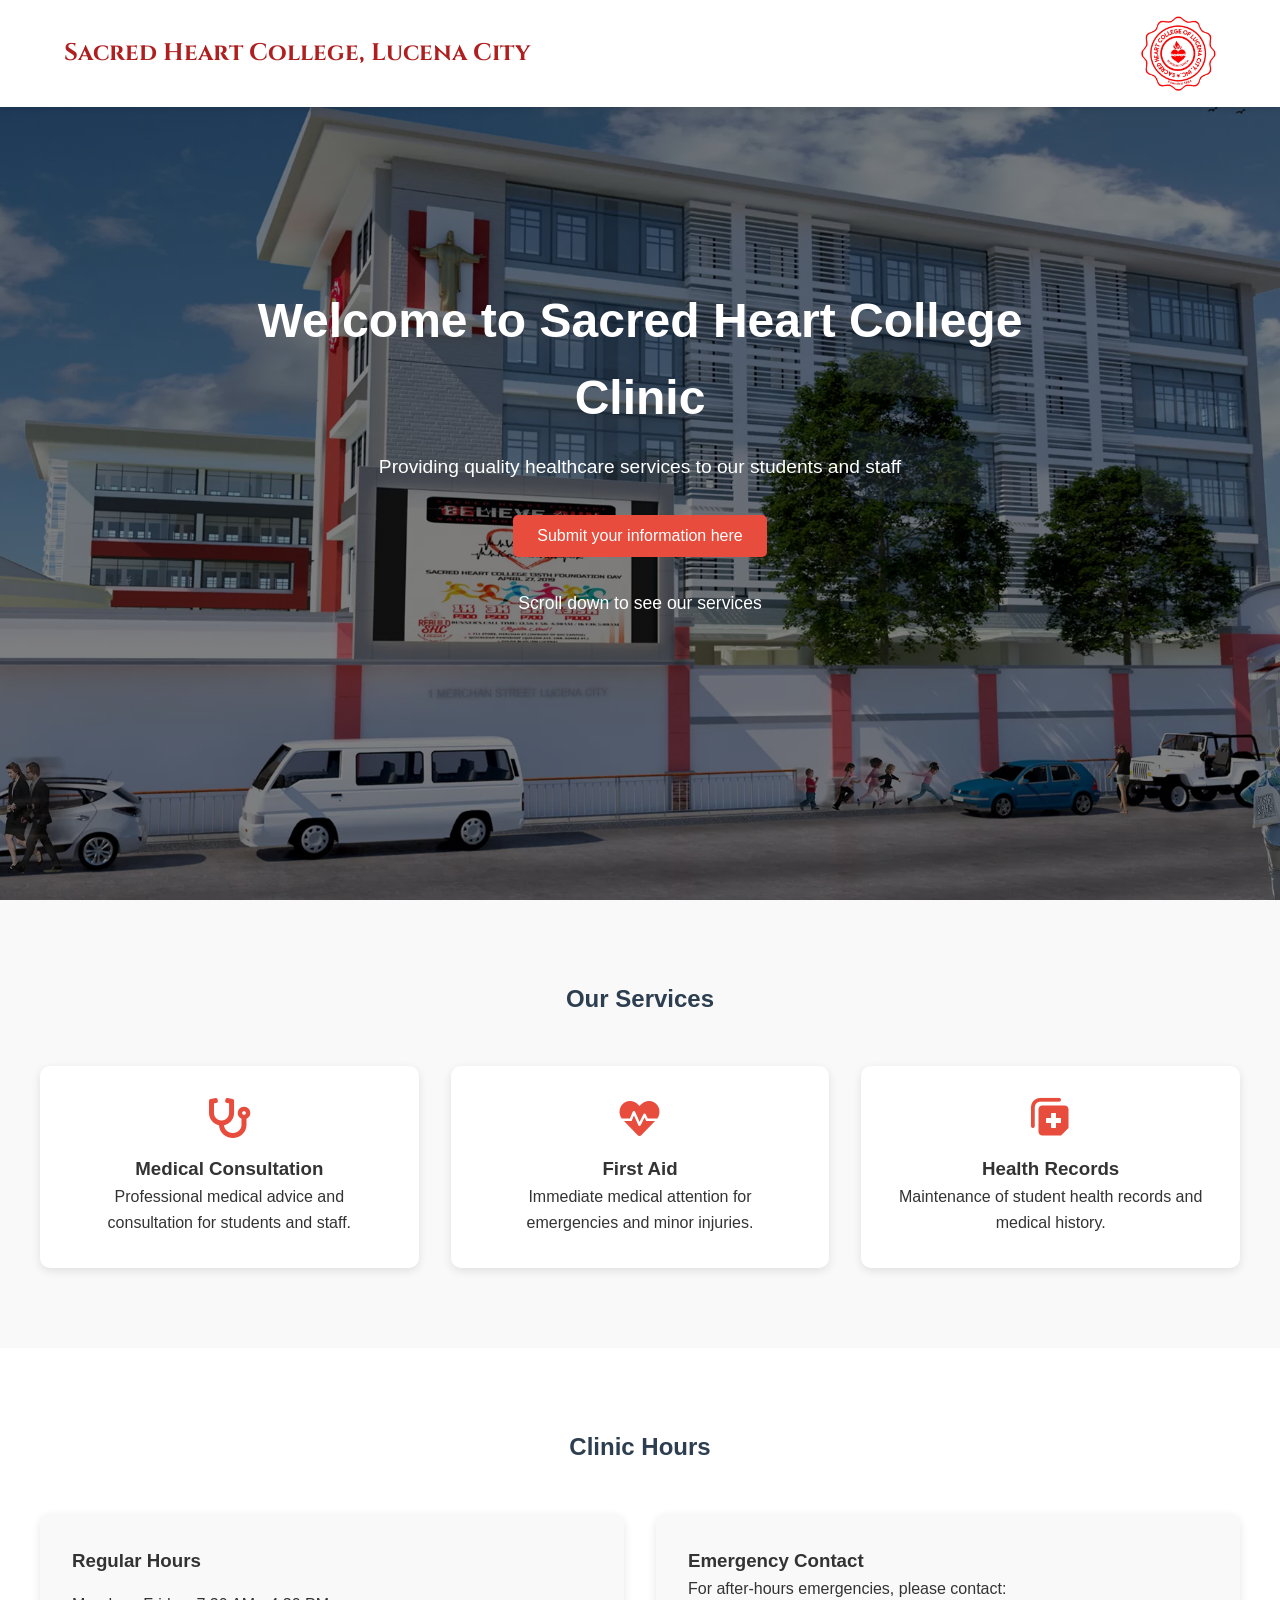
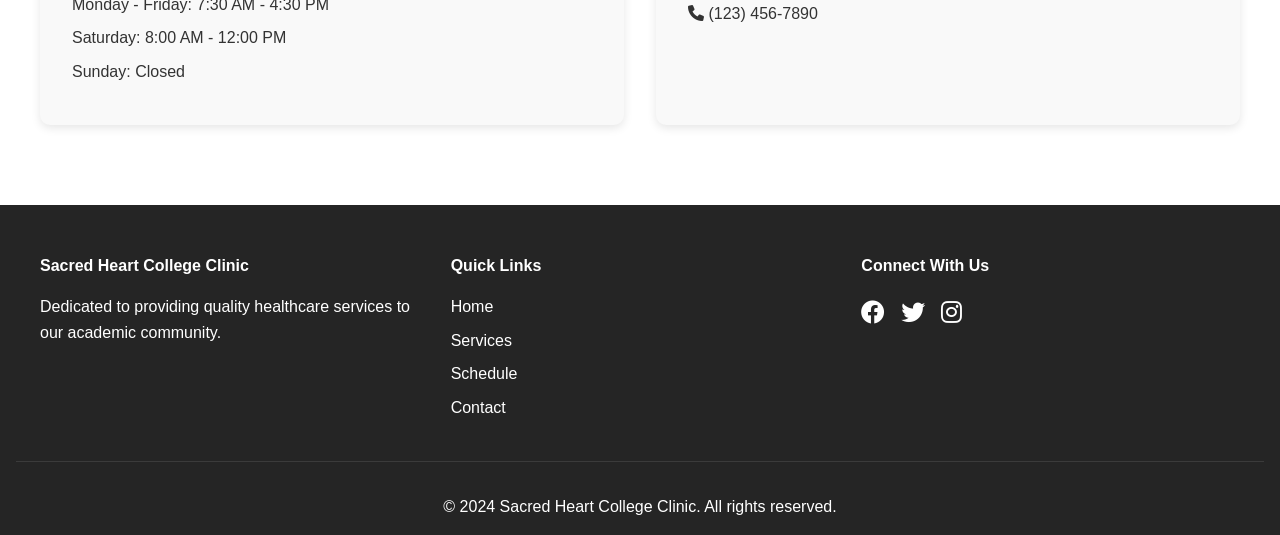
==== commit 94ece92f: "FINISH" ====
--- a/index.html
+++ b/index.html
@@ -3,652 +3,123 @@
 <head>
     <meta charset="UTF-8">
     <meta name="viewport" content="width=device-width, initial-scale=1.0">
-    <title>Personal Information Form</title>
+    <title>Sacred Heart College Clinic</title>
     <link rel="stylesheet" href="css/styles.css">
+    <link rel="stylesheet" href="https://cdnjs.cloudflare.com/ajax/libs/font-awesome/6.0.0/css/all.min.css">
+    <link href="https://fonts.googleapis.com/css2?family=Cinzel:wght@700&display=swap" rel="stylesheet">
 </head>
 <body>
-    <button id="openFormBtn" class="step-button">Open Form</button>
+    <!-- Header Section -->
+    <header class="header">
+        <nav class="navbar">
+            <div class="logo">
+                <h1>Sacred Heart College, Lucena City</h1>
+            </div>
+            <img src="images/SHC-Logo.png" alt="Sacred Heart College Logo">
+        </nav>
+    </header>
 
+    <!-- Hero Section -->
+    <section id="home" class="hero">
+        <div class="hero-carousel-bg">
+            <div class="carousel-image" style="background-image: url('images/shc_new2.jpg');"></div>
+            <div class="carousel-image" style="background-image: url('images/shc_new4.jpg');"></div>
+        </div>
+        <div class="hero-content">
+            <h1>Welcome to Sacred Heart College Clinic</h1>
+            <p>Providing quality healthcare services to our students and staff</p>
+            <button class="cta-button" onclick="openModal()">Submit your information here</button>
+        </div>
+        <!-- scroll down text -->
+        <div class="scroll-down">
+            <p>Scroll down to see our services</p>
+        </div>
+    </section>
+
+    <!-- Services Section -->
+    <section id="services" class="services">
+        <h2>Our Services</h2>
+        <div class="services-grid">
+            <div class="service-card">
+                <i class="fas fa-stethoscope"></i>
+                <h3>Medical Consultation</h3>
+                <p>Professional medical advice and consultation for students and staff.</p>
+            </div>
+            <div class="service-card">
+                <i class="fas fa-heartbeat"></i>
+                <h3>First Aid</h3>
+                <p>Immediate medical attention for emergencies and minor injuries.</p>
+            </div>
+            <div class="service-card">
+                <i class="fas fa-notes-medical"></i>
+                <h3>Health Records</h3>
+                <p>Maintenance of student health records and medical history.</p>
+            </div>
+        </div>
+    </section>
+
+    <!-- Schedule Section -->
+    <section id="schedule" class="schedule">
+        <h2>Clinic Hours</h2>
+        <div class="schedule-container">
+            <div class="schedule-card">
+                <h3>Regular Hours</h3>
+                <ul>
+                    <li>Monday - Friday: 7:30 AM - 4:30 PM</li>
+                    <li>Saturday: 8:00 AM - 12:00 PM</li>
+                    <li>Sunday: Closed</li>
+                </ul>
+            </div>
+            <div class="schedule-card">
+                <h3>Emergency Contact</h3>
+                <p>For after-hours emergencies, please contact:</p>
+                <p><i class="fas fa-phone"></i> (123) 456-7890</p>
+            </div>
+        </div>
+    </section>
+
+    <!-- Footer -->
+    <footer class="footer">
+        <div class="footer-content">
+            <div class="footer-section">
+                <h4>Sacred Heart College Clinic</h4>
+                <p>Dedicated to providing quality healthcare services to our academic community.</p>
+            </div>
+            <div class="footer-section">
+                <h4>Quick Links</h4>
+                <ul>
+                    <li><a href="#home">Home</a></li>
+                    <li><a href="#services">Services</a></li>
+                    <li><a href="#schedule">Schedule</a></li>
+                    <li><a href="#contact">Contact</a></li>
+                </ul>
+            </div>
+            <div class="footer-section">
+                <h4>Connect With Us</h4>
+                <div class="social-links">
+                    <a href="#"><i class="fab fa-facebook"></i></a>
+                    <a href="#"><i class="fab fa-twitter"></i></a>
+                    <a href="#"><i class="fab fa-instagram"></i></a>
+                </div>
+            </div>
+        </div>
+        <div class="footer-bottom">
+            <p>&copy; 2024 Sacred Heart College Clinic. All rights reserved.</p>
+        </div>
+    </footer>
+
+    <!-- Appointment Modal -->
     <div id="formModal" class="modal">
         <div class="modal-content">
-            <div class="modal-header">
-                <h1>Personal Information Form</h1>
-                <span class="close-button">&times;</span>
-            </div>
-            
-            <div class="progress-bar">
-                <div class="progress" id="formProgress"></div>
-            </div>
-
-            <div class="step-navigation">
-                <div class="step-buttons">
-                    <button type="button" class="step-button" data-step="1">Personal Info</button>
-                    <button type="button" class="step-button" data-step="2">Address</button>
-                    <button type="button" class="step-button" data-step="3">Emergency Contact</button>
-                    <button type="button" class="step-button" data-step="4">Parents Info</button>
-                    <button type="button" class="step-button" data-step="5">Education</button>
-                    <button type="button" class="step-button" data-step="6">Medical History</button>
-                    <button type="button" class="step-button" data-step="7">Past Health</button>
-                    <button type="button" class="step-button" data-step="8">Surgical</button>
-                    <button type="button" class="step-button" data-step="9">Accidents</button>
-                </div>
-            </div>
-
-            <div class="modal-body">
-                <form id="myForm">
-                    <!-- Step 1: Personal Information -->
-                    <div class="step-content" data-step="1">
-                        <div class="form-columns">
-                            <section class="form-section">
-                                <h2>Personal Information</h2>
-                                <div class="form-group">
-                                    <label for="lastName">Last Name:</label>
-                                    <input type="text" id="lastName" name="lastName" required>
-                                </div>
-                                <div class="form-group">
-                                    <label for="firstName">First Name:</label>
-                                    <input type="text" id="firstName" name="firstName" required>
-                                </div>
-                                <div class="form-group">
-                                    <label for="middleName">Middle Name:</label>
-                                    <input type="text" id="middleName" name="middleName">
-                                </div>
-                                <div class="form-group">
-                                    <label for="dateOfBirth">Date of Birth:</label>
-                                    <input type="date" id="dateOfBirth" name="dateOfBirth" required>
-                                </div>
-                                <div class="form-group">
-                                    <label for="placeOfBirth">Place of Birth:</label>
-                                    <input type="text" id="placeOfBirth" name="placeOfBirth" required>
-                                </div>
-                                <div class="form-group">
-                                    <label for="age">Age:</label>
-                                    <input type="number" id="age" name="age" required>
-                                </div>
-                            </section>
-
-                            <section class="form-section">
-                                <h2>Additional Information</h2>
-                                <div class="form-group">
-                                    <label for="sex">Sex:</label>
-                                    <select id="sex" name="sex" required>
-                                        <option value="">Select Sex</option>
-                                        <option value="male">Male</option>
-                                        <option value="female">Female</option>
-                                    </select>
-                                </div>
-                                <div class="form-group">
-                                    <label for="civilStatus">Civil Status:</label>
-                                    <select id="civilStatus" name="civilStatus" required>
-                                        <option value="">Select Civil Status</option>
-                                        <option value="single">Single</option>
-                                        <option value="married">Married</option>
-                                        <option value="widowed">Widowed</option>
-                                        <option value="separated">Separated</option>
-                                    </select>
-                                </div>
-                                <div class="form-group">
-                                    <label for="height">Height (cm):</label>
-                                    <input type="number" id="height" name="height" required>
-                                </div>
-                                <div class="form-group">
-                                    <label for="weight">Weight (kg):</label>
-                                    <input type="number" id="weight" name="weight" required>
-                                </div>
-                                <div class="form-group">
-                                    <label for="bloodPressure">Blood Pressure:</label>
-                                    <input type="text" id="bloodPressure" name="bloodPressure" placeholder="e.g., 120/80" required>
-                                </div>
-                            </section>
-                        </div>
-                    </div>
-
-                    <!-- Step 2: Address Information -->
-                    <div class="step-content" data-step="2">
-                        <div class="form-columns">
-                            <section class="form-section">
-                                <h2>Present Address</h2>
-                                <div class="form-group">
-                                    <label for="presentAddress">Present Address:</label>
-                                    <textarea id="presentAddress" name="presentAddress" rows="3" required></textarea>
-                                </div>
-                            </section>
-
-                            <section class="form-section">
-                                <h2>Permanent Address</h2>
-                                <div class="form-group">
-                                    <label for="permanentAddress">Permanent Address:</label>
-                                    <textarea id="permanentAddress" name="permanentAddress" rows="3" required></textarea>
-                                </div>
-                            </section>
-                        </div>
-                    </div>
-
-                    <!-- Step 3: Emergency Contact -->
-                    <div class="step-content" data-step="3">
-                        <div class="form-columns">
-                            <section class="form-section">
-                                <h2>Emergency Contact</h2>
-                                <div class="form-group">
-                                    <label for="emergencyContact">Person to be Notified:</label>
-                                    <input type="text" id="emergencyContact" name="emergencyContact" required>
-                                </div>
-                                <div class="form-group">
-                                    <label for="emergencyRelationship">Relationship:</label>
-                                    <input type="text" id="emergencyRelationship" name="emergencyRelationship" required>
-                                </div>
-                                <div class="form-group">
-                                    <label for="emergencyContactNumber">Contact Number:</label>
-                                    <input type="tel" id="emergencyContactNumber" name="emergencyContactNumber" required>
-                                </div>
-                            </section>
-
-                            <section class="form-section">
-                                <h2>Spouse Information (if married)</h2>
-                                <div class="form-group">
-                                    <label for="spouseName">Name of Husband/Wife:</label>
-                                    <input type="text" id="spouseName" name="spouseName">
-                                </div>
-                                <div class="form-group">
-                                    <label for="spouseContact">Spouse Contact Number:</label>
-                                    <input type="tel" id="spouseContact" name="spouseContact">
-                                </div>
-                            </section>
-                        </div>
-                    </div>
-
-                    <!-- Step 4: Parents Information -->
-                    <div class="step-content" data-step="4">
-                        <div class="form-columns">
-                            <section class="form-section">
-                                <h2>Father's Information</h2>
-                                <div class="form-group">
-                                    <label for="fatherName">Father's Full Name:</label>
-                                    <input type="text" id="fatherName" name="fatherName" required>
-                                </div>
-                                <div class="form-group">
-                                    <label for="fatherContact">Father's Contact Number:</label>
-                                    <input type="tel" id="fatherContact" name="fatherContact" required>
-                                </div>
-                                <div class="form-group">
-                                    <label for="fatherOccupation">Father's Occupation:</label>
-                                    <input type="text" id="fatherOccupation" name="fatherOccupation" required>
-                                </div>
-                            </section>
-
-                            <section class="form-section">
-                                <h2>Mother's Information</h2>
-                                <div class="form-group">
-                                    <label for="motherName">Mother's Full Name:</label>
-                                    <input type="text" id="motherName" name="motherName" required>
-                                </div>
-                                <div class="form-group">
-                                    <label for="motherContact">Mother's Contact Number:</label>
-                                    <input type="tel" id="motherContact" name="motherContact" required>
-                                </div>
-                                <div class="form-group">
-                                    <label for="motherOccupation">Mother's Occupation:</label>
-                                    <input type="text" id="motherOccupation" name="motherOccupation" required>
-                                </div>
-                            </section>
-                        </div>
-                    </div>
-
-                    <!-- Step 5: Educational Background -->
-                    <div class="step-content" data-step="5">
-                        <div class="form-columns">
-                            <section class="form-section">
-                                <h2>Educational Background</h2>
-                                <div class="form-group">
-                                    <label for="lastSchool">Last School Attended:</label>
-                                    <input type="text" id="lastSchool" name="lastSchool" required>
-                                </div>
-                                <div class="form-group">
-                                    <label for="course">Course:</label>
-                                    <input type="text" id="course" name="course" required>
-                                </div>
-                                <div class="form-group">
-                                    <label for="year">Year:</label>
-                                    <input type="text" id="year" name="year" required>
-                                </div>
-                            </section>
-                        </div>
-                    </div>
-
-                    <!-- Step 6: Medical History -->
-                    <div class="step-content" data-step="6">
-                        <section class="form-section full-width">
-                            <h2>Family Medical History</h2>
-                            <p>Please check if any of your relatives have the following conditions:</p>
-                            <table class="medical-history-table">
-                                <thead>
-                                    <tr>
-                                        <th>Condition</th>
-                                        <th>GRAND PARENTS</th>
-                                        <th>FATHER</th>
-                                        <th>MOTHER</th>
-                                        <th>SIBLINGS</th>
-                                        <th>OTHERS</th>
-                                        <th>REMARKS</th>
-                                    </tr>
-                                </thead>
-                                <tbody>
-                                    <tr>
-                                        <td>Allergy</td>
-                                        <td><input type="checkbox" name="allergy_gp"></td>
-                                        <td><input type="checkbox" name="allergy_father"></td>
-                                        <td><input type="checkbox" name="allergy_mother"></td>
-                                        <td><input type="checkbox" name="allergy_siblings"></td>
-                                        <td><input type="checkbox" name="allergy_others"></td>
-                                        <td><input type="text" name="allergy_remarks"></td>
-                                    </tr>
-                                    <tr>
-                                        <td>Arthritis</td>
-                                        <td><input type="checkbox" name="arthritis_gp"></td>
-                                        <td><input type="checkbox" name="arthritis_father"></td>
-                                        <td><input type="checkbox" name="arthritis_mother"></td>
-                                        <td><input type="checkbox" name="arthritis_siblings"></td>
-                                        <td><input type="checkbox" name="arthritis_others"></td>
-                                        <td><input type="text" name="arthritis_remarks"></td>
-                                    </tr>
-                                    <tr>
-                                        <td>Bronchial Asthma</td>
-                                        <td><input type="checkbox" name="asthma_gp"></td>
-                                        <td><input type="checkbox" name="asthma_father"></td>
-                                        <td><input type="checkbox" name="asthma_mother"></td>
-                                        <td><input type="checkbox" name="asthma_siblings"></td>
-                                        <td><input type="checkbox" name="asthma_others"></td>
-                                        <td><input type="text" name="asthma_remarks"></td>
-                                    </tr>
-                                    <tr>
-                                        <td>Cancer</td>
-                                        <td><input type="checkbox" name="cancer_gp"></td>
-                                        <td><input type="checkbox" name="cancer_father"></td>
-                                        <td><input type="checkbox" name="cancer_mother"></td>
-                                        <td><input type="checkbox" name="cancer_siblings"></td>
-                                        <td><input type="checkbox" name="cancer_others"></td>
-                                        <td><input type="text" name="cancer_remarks"></td>
-                                    </tr>
-                                    <tr>
-                                        <td>Cerebrovascular Accident</td>
-                                        <td><input type="checkbox" name="stroke_gp"></td>
-                                        <td><input type="checkbox" name="stroke_father"></td>
-                                        <td><input type="checkbox" name="stroke_mother"></td>
-                                        <td><input type="checkbox" name="stroke_siblings"></td>
-                                        <td><input type="checkbox" name="stroke_others"></td>
-                                        <td><input type="text" name="stroke_remarks"></td>
-                                    </tr>
-                                    <tr>
-                                        <td>Congenital Heart Disease</td>
-                                        <td><input type="checkbox" name="heart_gp"></td>
-                                        <td><input type="checkbox" name="heart_father"></td>
-                                        <td><input type="checkbox" name="heart_mother"></td>
-                                        <td><input type="checkbox" name="heart_siblings"></td>
-                                        <td><input type="checkbox" name="heart_others"></td>
-                                        <td><input type="text" name="heart_remarks"></td>
-                                    </tr>
-                                    <tr>
-                                        <td>COPD</td>
-                                        <td><input type="checkbox" name="copd_gp"></td>
-                                        <td><input type="checkbox" name="copd_father"></td>
-                                        <td><input type="checkbox" name="copd_mother"></td>
-                                        <td><input type="checkbox" name="copd_siblings"></td>
-                                        <td><input type="checkbox" name="copd_others"></td>
-                                        <td><input type="text" name="copd_remarks"></td>
-                                    </tr>
-                                    <tr>
-                                        <td>Diabetes Mellitus</td>
-                                        <td><input type="checkbox" name="diabetes_gp"></td>
-                                        <td><input type="checkbox" name="diabetes_father"></td>
-                                        <td><input type="checkbox" name="diabetes_mother"></td>
-                                        <td><input type="checkbox" name="diabetes_siblings"></td>
-                                        <td><input type="checkbox" name="diabetes_others"></td>
-                                        <td><input type="text" name="diabetes_remarks"></td>
-                                    </tr>
-                                    <tr>
-                                        <td>Gastrointestinal Orders</td>
-                                        <td><input type="checkbox" name="gi_gp"></td>
-                                        <td><input type="checkbox" name="gi_father"></td>
-                                        <td><input type="checkbox" name="gi_mother"></td>
-                                        <td><input type="checkbox" name="gi_siblings"></td>
-                                        <td><input type="checkbox" name="gi_others"></td>
-                                        <td><input type="text" name="gi_remarks"></td>
-                                    </tr>
-                                    <tr>
-                                        <td>Hematopoietic Disorder</td>
-                                        <td><input type="checkbox" name="hematopoietic_gp"></td>
-                                        <td><input type="checkbox" name="hematopoietic_father"></td>
-                                        <td><input type="checkbox" name="hematopoietic_mother"></td>
-                                        <td><input type="checkbox" name="hematopoietic_siblings"></td>
-                                        <td><input type="checkbox" name="hematopoietic_others"></td>
-                                        <td><input type="text" name="hematopoietic_remarks"></td>
-                                    </tr>
-                                    <tr>
-                                        <td>Kidney Disorders</td>
-                                        <td><input type="checkbox" name="kidney_gp"></td>
-                                        <td><input type="checkbox" name="kidney_father"></td>
-                                        <td><input type="checkbox" name="kidney_mother"></td>
-                                        <td><input type="checkbox" name="kidney_siblings"></td>
-                                        <td><input type="checkbox" name="kidney_others"></td>
-                                        <td><input type="text" name="kidney_remarks"></td>
-                                    </tr>
-                                    <tr>
-                                        <td>Neurologic Disorders</td>
-                                        <td><input type="checkbox" name="neuro_gp"></td>
-                                        <td><input type="checkbox" name="neuro_father"></td>
-                                        <td><input type="checkbox" name="neuro_mother"></td>
-                                        <td><input type="checkbox" name="neuro_siblings"></td>
-                                        <td><input type="checkbox" name="neuro_others"></td>
-                                        <td><input type="text" name="neuro_remarks"></td>
-                                    </tr>
-                                    <tr>
-                                        <td>Psychiatric Disorders</td>
-                                        <td><input type="checkbox" name="psych_gp"></td>
-                                        <td><input type="checkbox" name="psych_father"></td>
-                                        <td><input type="checkbox" name="psych_mother"></td>
-                                        <td><input type="checkbox" name="psych_siblings"></td>
-                                        <td><input type="checkbox" name="psych_others"></td>
-                                        <td><input type="text" name="psych_remarks"></td>
-                                    </tr>
-                                    <tr>
-                                        <td>Rheumatic Heart Fever</td>
-                                        <td><input type="checkbox" name="rheumatic_gp"></td>
-                                        <td><input type="checkbox" name="rheumatic_father"></td>
-                                        <td><input type="checkbox" name="rheumatic_mother"></td>
-                                        <td><input type="checkbox" name="rheumatic_siblings"></td>
-                                        <td><input type="checkbox" name="rheumatic_others"></td>
-                                        <td><input type="text" name="rheumatic_remarks"></td>
-                                    </tr>
-                                    <tr>
-                                        <td>Skin Disorder</td>
-                                        <td><input type="checkbox" name="skin_gp"></td>
-                                        <td><input type="checkbox" name="skin_father"></td>
-                                        <td><input type="checkbox" name="skin_mother"></td>
-                                        <td><input type="checkbox" name="skin_siblings"></td>
-                                        <td><input type="checkbox" name="skin_others"></td>
-                                        <td><input type="text" name="skin_remarks"></td>
-                                    </tr>
-                                    <tr>
-                                        <td>Endocrine Disorders</td>
-                                        <td><input type="checkbox" name="endocrine_gp"></td>
-                                        <td><input type="checkbox" name="endocrine_father"></td>
-                                        <td><input type="checkbox" name="endocrine_mother"></td>
-                                        <td><input type="checkbox" name="endocrine_siblings"></td>
-                                        <td><input type="checkbox" name="endocrine_others"></td>
-                                        <td><input type="text" name="endocrine_remarks"></td>
-                                    </tr>
-                                    <tr>
-                                        <td>Tuberculosis</td>
-                                        <td><input type="checkbox" name="tb_gp"></td>
-                                        <td><input type="checkbox" name="tb_father"></td>
-                                        <td><input type="checkbox" name="tb_mother"></td>
-                                        <td><input type="checkbox" name="tb_siblings"></td>
-                                        <td><input type="checkbox" name="tb_others"></td>
-                                        <td><input type="text" name="tb_remarks"></td>
-                                    </tr>
-                                    <tr>
-                                        <td>Others</td>
-                                        <td><input type="checkbox" name="others_gp"></td>
-                                        <td><input type="checkbox" name="others_father"></td>
-                                        <td><input type="checkbox" name="others_mother"></td>
-                                        <td><input type="checkbox" name="others_siblings"></td>
-                                        <td><input type="checkbox" name="others_others"></td>
-                                        <td><input type="text" name="others_remarks"></td>
-                                    </tr>
-                                </tbody>
-                            </table>
-                        </section>
-                    </div>
-
-                    <!-- Step 7: Past Health History (Updated) -->
-                    <div class="step-content" data-step="7">
-                        <section class="form-section full-width">
-                            <h2>Past Health History</h2>
-                            
-                            <!-- Allergies and Sensitivities -->
-                            <div class="form-group">
-                                <h3>Allergies and Sensitivities</h3>
-                                <div class="allergies-grid">
-                                    <div class="allergy-item">
-                                        <input type="checkbox" id="seafood_allergy" name="allergy_seafood">
-                                        <label for="seafood_allergy">Seafoods</label>
-                                    </div>
-                                    <div class="allergy-item">
-                                        <input type="checkbox" id="antibiotics_allergy" name="allergy_antibiotics">
-                                        <label for="antibiotics_allergy">Antibiotics</label>
-                                    </div>
-                                    <div class="allergy-item">
-                                        <input type="checkbox" id="analgesics_allergy" name="allergy_analgesics">
-                                        <label for="analgesics_allergy">Analgesics</label>
-                                    </div>
-                                </div>
-                                <div class="form-group" style="margin-top: 20px;">
-                                    <label for="other_allergies">Other Allergies (Please specify):</label>
-                                    <textarea id="other_allergies" name="other_allergies" rows="2"></textarea>
-                                </div>
-                            </div>
-
-                            <!-- Childhood Illness History -->
-                            <div class="form-group" style="margin-top: 30px;">
-                                <h3>History of Childhood Illness</h3>
-                                <p>Please check the illness if any:</p>
-                                <div class="illness-grid">
-                                    <div class="illness-item">
-                                        <input type="checkbox" id="asthma" name="illness_asthma">
-                                        <label for="asthma">Bronchial Asthma</label>
-                                    </div>
-                                    <div class="illness-item">
-                                        <input type="checkbox" id="heart_disease" name="illness_heart_disease">
-                                        <label for="heart_disease">Congenital Heart Disease</label>
-                                    </div>
-                                    <div class="illness-item">
-                                        <input type="checkbox" id="chicken_pox" name="illness_chicken_pox">
-                                        <label for="chicken_pox">Chicken Pox</label>
-                                    </div>
-                                    <div class="illness-item">
-                                        <input type="checkbox" id="diphtheria" name="illness_diphtheria">
-                                        <label for="diphtheria">Diphtheria</label>
-                                    </div>
-                                    <div class="illness-item">
-                                        <input type="checkbox" id="convulsions" name="illness_convulsions">
-                                        <label for="convulsions">Convulsions</label>
-                                    </div>
-                                    <div class="illness-item">
-                                        <input type="checkbox" id="hepatitis" name="illness_hepatitis">
-                                        <label for="hepatitis">Hepatitis</label>
-                                    </div>
-                                    <div class="illness-item">
-                                        <input type="checkbox" id="dysentery" name="illness_dysentery">
-                                        <label for="dysentery">Dysentery</label>
-                                    </div>
-                                    <div class="illness-item">
-                                        <input type="checkbox" id="meningitis" name="illness_meningitis">
-                                        <label for="meningitis">Meningitis</label>
-                                    </div>
-                                    <div class="illness-item">
-                                        <input type="checkbox" id="influenza" name="illness_influenza">
-                                        <label for="influenza">Influenza</label>
-                                    </div>
-                                    <div class="illness-item">
-                                        <input type="checkbox" id="mumps" name="illness_mumps">
-                                        <label for="mumps">Mumps</label>
-                                    </div>
-                                    <div class="illness-item">
-                                        <input type="checkbox" id="measles" name="illness_measles">
-                                        <label for="measles">Measles</label>
-                                    </div>
-                                    <div class="illness-item">
-                                        <input type="checkbox" id="otitis" name="illness_otitis">
-                                        <label for="otitis">Otitis Media</label>
-                                    </div>
-                                    <div class="illness-item">
-                                        <input type="checkbox" id="nephritis" name="illness_nephritis">
-                                        <label for="nephritis">Nephritis</label>
-                                    </div>
-                                    <div class="illness-item">
-                                        <input type="checkbox" id="pneumonia" name="illness_pneumonia">
-                                        <label for="pneumonia">Pneumonia</label>
-                                    </div>
-                                    <div class="illness-item">
-                                        <input type="checkbox" id="rubella" name="illness_rubella">
-                                        <label for="rubella">Rubella</label>
-                                    </div>
-                                    <div class="illness-item">
-                                        <input type="checkbox" id="pertussis" name="illness_pertussis">
-                                        <label for="pertussis">Pertussis</label>
-                                    </div>
-                                    <div class="illness-item">
-                                        <input type="checkbox" id="poliomyelitis" name="illness_poliomyelitis">
-                                        <label for="poliomyelitis">Poliomyelitis</label>
-                                    </div>
-                                    <div class="illness-item">
-                                        <input type="checkbox" id="primary_complex" name="illness_primary_complex">
-                                        <label for="primary_complex">Primary Complex</label>
-                                    </div>
-                                    <div class="illness-item">
-                                        <input type="checkbox" id="tonsillitis" name="illness_tonsillitis">
-                                        <label for="tonsillitis">Tonsillitis</label>
-                                    </div>
-                                    <div class="illness-item">
-                                        <input type="checkbox" id="typhoid" name="illness_typhoid">
-                                        <label for="typhoid">Typhoid Fever</label>
-                                    </div>
-                                    <div class="illness-item">
-                                        <input type="checkbox" id="rheumatic" name="illness_rheumatic">
-                                        <label for="rheumatic">Rheumatic Heart Disease</label>
-                                    </div>
-                                </div>
-                                <div class="form-group" style="margin-top: 20px;">
-                                    <label for="other_illnesses">Others (Please specify):</label>
-                                    <textarea id="other_illnesses" name="other_illnesses" rows="2"></textarea>
-                                </div>
-                            </div>
-
-                            <!-- Maintenance Medications -->
-                            <div class="form-group" style="margin-top: 30px;">
-                                <h3>Maintenance Medications</h3>
-                                <p>If any, please list your current medications:</p>
-                                <div class="medication-history">
-                                    <div class="medication-entry">
-                                        <div class="form-group">
-                                            <label for="medication_name">Medication Name:</label>
-                                            <input type="text" id="medication_name" name="medication_name[]">
-                                        </div>
-                                        <div class="form-group">
-                                            <label for="medication_dosage">Dosage:</label>
-                                            <input type="text" id="medication_dosage" name="medication_dosage[]">
-                                        </div>
-                                        <div class="form-group">
-                                            <label for="medication_frequency">Frequency:</label>
-                                            <input type="text" id="medication_frequency" name="medication_frequency[]" placeholder="e.g., Once daily, Twice daily">
-                                        </div>
-                                    </div>
-                                </div>
-                            </div>
-
-                            <!-- Immunization History -->
-                            <div class="form-group" style="margin-top: 30px;">
-                                <h3>Immunization History/Vaccination Done:</h3>
-                                <div class="vaccination-grid">
-                                    <div class="vaccination-item">
-                                        <input type="checkbox" id="bcg" name="vaccination_bcg">
-                                        <label for="bcg">BCG</label>
-                                    </div>
-                                    <div class="vaccination-item">
-                                        <input type="checkbox" id="dpt" name="vaccination_dpt">
-                                        <label for="dpt">DPT</label>
-                                    </div>
-                                    <div class="vaccination-item">
-                                        <input type="checkbox" id="flu" name="vaccination_flu">
-                                        <label for="flu">Flu</label>
-                                    </div>
-                                    <div class="vaccination-item">
-                                        <input type="checkbox" id="hepa_a" name="vaccination_hepa_a">
-                                        <label for="hepa_a">Hepa A</label>
-                                    </div>
-                                    <div class="vaccination-item">
-                                        <input type="checkbox" id="hepa_b" name="vaccination_hepa_b">
-                                        <label for="hepa_b">Hepa B</label>
-                                    </div>
-                                    <div class="vaccination-item">
-                                        <input type="checkbox" id="measles" name="vaccination_measles">
-                                        <label for="measles">Measles</label>
-                                    </div>
-                                    <div class="vaccination-item">
-                                        <input type="checkbox" id="mmr" name="vaccination_mmr">
-                                        <label for="mmr">MMR</label>
-                                    </div>
-                                    <div class="vaccination-item">
-                                        <input type="checkbox" id="pneumococcal" name="vaccination_pneumococcal">
-                                        <label for="pneumococcal">Pneumococcal</label>
-                                    </div>
-                                    <div class="vaccination-item">
-                                        <input type="checkbox" id="polio" name="vaccination_polio">
-                                        <label for="polio">Polio</label>
-                                    </div>
-                                    <div class="vaccination-item">
-                                        <input type="checkbox" id="chicken_pox" name="vaccination_chicken_pox">
-                                        <label for="chicken_pox">Chicken Pox</label>
-                                    </div>
-                                    <div class="vaccination-item">
-                                        <input type="checkbox" id="japanese_encephalitis" name="vaccination_japanese_encephalitis">
-                                        <label for="japanese_encephalitis">Japanese Encephalitis Vaccine</label>
-                                    </div>
-                                    <div class="vaccination-item">
-                                        <input type="checkbox" id="covid_1" name="vaccination_covid_1">
-                                        <label for="covid_1">Covid 1</label>
-                                    </div>
-                                    <div class="vaccination-item">
-                                        <input type="checkbox" id="monkey_pox" name="vaccination_monkey_pox">
-                                        <label for="monkey_pox">Monkey Pox</label>
-                                    </div>
-                                </div>
-                                <div class="form-group" style="margin-top: 20px;">
-                                    <label for="other_vaccinations">Others (Please specify):</label>
-                                    <textarea id="other_vaccinations" name="other_vaccinations" rows="3"></textarea>
-                                </div>
-                            </div>
-                        </section>
-                    </div>
-
-                    <!-- Step 8: Surgical Operations -->
-                    <div class="step-content" data-step="8">
-                        <section class="form-section full-width">
-                            <h2>Surgical Operations</h2>
-                            
-                            <!-- Surgical Operations -->
-                            <div class="form-group" style="margin-top: 30px;">
-                                <h3>Surgical Operations</h3>
-                                <p>Please list any surgical operations you have had, including the type of operation, date, and year:</p>
-                                <div class="form-group">
-                                    <textarea id="surgical_history" name="surgical_history" rows="6" placeholder="Example: Appendectomy - January 15, 2020&#10;Gallbladder removal - March 3, 2018"></textarea>
-                                </div>
-                            </div>
-                        </section>
-                    </div>
-
-                    <!-- Step 9: Accidents/Injuries -->
-                    <div class="step-content" data-step="9">
-                        <section class="form-section full-width">
-                            <h2>Accidents and Injuries</h2>
-                            
-                            <!-- Accidents/Injuries -->
-                            <div class="form-group" style="margin-top: 30px;">
-                                <h3>Accidents/Injuries</h3>
-                                <p>Please list any accidents or injuries you have had, including the date, time, place, type of trauma, treatment, and sequel:</p>
-                                <div class="form-group">
-                                    <textarea id="accident_history" name="accident_history" rows="6" placeholder="Example: Car accident - January 15, 2020, 2:30 PM, Main Street&#10;Treatment: Emergency room visit, stitches&#10;Sequel: Minor scar on left arm"></textarea>
-                                </div>
-                            </div>
-                        </section>
-                    </div>
-                </form>
-
-                <div class="step-navigation">
-                    <button type="button" class="step-button" id="prevStep">Previous</button>
-                    <button type="button" class="step-button" id="nextStep">Next</button>
-                    <button type="submit" class="step-button" id="submitForm" style="display: none;">Submit</button>
-                </div>
+            <span class="close-button" onclick="closeModal()">&times;</span>
+            <div class="form-container">
+                <iframe 
+                    src="https://docs.google.com/forms/d/e/1FAIpQLScfXqXo3v7Y1pWzizsAGVcjB0gdYFbFKSdiuQjuu1yvFDztvg/viewform?embedded=true" 
+                    frameborder="0" 
+                    marginheight="0" 
+                    marginwidth="0">
+                    Loading…
+                </iframe>
             </div>
         </div>
     </div>
--- a/css/styles.css
+++ b/css/styles.css
@@ -1,207 +1,334 @@
+/* Global Styles */
+* {
+    margin: 0;
+    padding: 0;
+    box-sizing: border-box;
+    font-family: 'Arial', sans-serif;
+}
+
+html {
+    scroll-behavior: smooth;
+}
+
 body {
-    margin: 0;
-    padding: 20px;
-    background-color: #f5f5f5;
-    font-family: Arial, sans-serif;
-}
-
-.container {
-    max-width: 1600px;
-    margin: 0 auto;
-    background-color: white;
-    padding: 30px;
-    box-shadow: 0 0 10px rgba(0,0,0,0.1);
-    border-radius: 8px;
-}
-
-h1 {
-    text-align: center;
+    line-height: 1.6;
     color: #333;
-    margin-bottom: 30px;
-}
-
-.form-columns {
+}
+
+/* Header Styles */
+.header {
+    background-color: #fff;
+    box-shadow: 0 2px 5px rgba(0,0,0,0.1);
+    position: fixed;
+    width: 100%;
+    top: 0;
+    z-index: 1000;
+}
+
+.navbar {
+    display: flex;
+    justify-content: space-between;
+    align-items: center;
+    padding: 1rem 5%;
+    max-width: 1400px;
+    margin: 0 auto;
+}
+
+.logo {
+    display: flex;
+    align-items: center;
+    gap: 1rem;
+}
+
+.navbar img {
+    height: 75px;
+}
+
+.logo h1 {
+    font-size: 1.5rem;
+    color: #af1f1f;
+    font-family: 'Cinzel', serif;
+}
+
+.nav-links {
+    display: flex;
+    list-style: none;
+    gap: 2rem;
+    align-items: center;
+}
+
+.nav-links a {
+    text-decoration: none;
+    color: #2c3e50;
+    font-weight: 500;
+    transition: color 0.3s;
+}
+
+.nav-links a:hover {
+    color: #e74c3c;
+}
+
+/* Hero Section */
+.hero {
+    height: 100vh;
+    position: relative;
+    overflow: hidden;
+    display: flex;
+    flex-direction: column;
+    align-items: center;
+    justify-content: center;
+    text-align: center;
+    color: white;
+    padding: 0 1rem;
+}
+
+.hero-carousel-bg {
+    position: absolute;
+    top: 0;
+    left: 0;
+    width: 100%;
+    height: 100%;
+    z-index: 1;
+}
+
+.carousel-image {
+    position: absolute;
+    top: 0;
+    left: 0;
+    width: 100%;
+    height: 100%;
+    background-size: cover;
+    background-position: center;
+    opacity: 0;
+    transition: opacity 1s ease-in-out;
+    z-index: 1;
+}
+
+.carousel-image.active {
+    opacity: 1;
+    z-index: 2;
+}
+
+.hero::before {
+    content: '';
+    position: absolute;
+    top: 0;
+    left: 0;
+    width: 100%;
+    height: 100%;
+    background: linear-gradient(rgba(0,0,0,0.5), rgba(0,0,0,0.5));
+    z-index: 2;
+}
+
+.hero-content {
+    position: relative;
+    z-index: 3;
+    max-width: 800px;
+    margin: 0 auto;
+}
+
+.hero-content h1 {
+    font-size: 3rem;
+    margin-bottom: 1rem;
+}
+
+.hero-content p {
+    font-size: 1.2rem;
+    margin-bottom: 2rem;
+}
+
+/* Services Section */
+.services {
+    padding: 5rem 1rem;
+    background-color: #f9f9f9;
+}
+
+.services h2 {
+    text-align: center;
+    margin-bottom: 3rem;
+    color: #2c3e50;
+}
+
+.services-grid {
     display: grid;
-    grid-template-columns: 1fr 1fr;
-    gap: 30px;
-    margin-bottom: 30px;
-}
-
-.form-section {
-    margin: 0;
-    padding: 25px;
+    grid-template-columns: repeat(auto-fit, minmax(250px, 1fr));
+    gap: 2rem;
+    max-width: 1200px;
+    margin: 0 auto;
+}
+
+.service-card {
+    background: white;
+    padding: 2rem;
+    border-radius: 10px;
+    text-align: center;
+    box-shadow: 0 3px 10px rgba(0,0,0,0.1);
+    transition: transform 0.3s;
+}
+
+.service-card:hover {
+    transform: translateY(-5px);
+}
+
+.service-card i {
+    font-size: 2.5rem;
+    color: #e74c3c;
+    margin-bottom: 1rem;
+}
+
+/* Schedule Section */
+.schedule {
+    padding: 5rem 1rem;
+}
+
+.schedule h2 {
+    text-align: center;
+    margin-bottom: 3rem;
+    color: #2c3e50;
+}
+
+.schedule-container {
+    display: grid;
+    grid-template-columns: repeat(auto-fit, minmax(300px, 1fr));
+    gap: 2rem;
+    max-width: 1200px;
+    margin: 0 auto;
+}
+
+.schedule-card {
+    background: #f9f9f9;
+    padding: 2rem;
+    border-radius: 10px;
+    box-shadow: 0 3px 10px rgba(0,0,0,0.1);
+}
+
+.schedule-card ul {
+    list-style: none;
+    margin-top: 1rem;
+}
+
+.schedule-card li {
+    margin-bottom: 0.5rem;
+}
+
+/* Contact Section */
+.contact {
+    padding: 5rem 1rem;
+    background-color: #f9f9f9;
+}
+
+.contact h2 {
+    text-align: center;
+    margin-bottom: 3rem;
+    color: #2c3e50;
+}
+
+.contact-container {
+    display: grid;
+    grid-template-columns: repeat(auto-fit, minmax(300px, 1fr));
+    gap: 2rem;
+    max-width: 1200px;
+    margin: 0 auto;
+}
+
+.contact-info {
+    padding: 2rem;
+}
+
+.contact-info p {
+    margin: 1rem 0;
+}
+
+.contact-info i {
+    color: #e74c3c;
+    margin-right: 0.5rem;
+}
+
+.contact-form form {
+    display: flex;
+    flex-direction: column;
+    gap: 1rem;
+}
+
+.contact-form input,
+.contact-form textarea {
+    padding: 0.8rem;
     border: 1px solid #ddd;
     border-radius: 5px;
-    background-color: white;
-}
-
-.form-section.full-width {
-    grid-column: 1 / -1;
-}
-
-.form-section h2 {
-    margin-top: 0;
-    margin-bottom: 20px;
-    color: #333;
-    border-bottom: 2px solid #eee;
-    padding-bottom: 10px;
-}
-
-.form-group {
-    margin-bottom: 15px;
-}
-
-.form-group label {
-    display: block;
-    margin-bottom: 5px;
-    font-weight: bold;
-    color: #555;
-}
-
-.form-group input,
-.form-group select,
-.form-group textarea {
-    width: 100%;
-    padding: 8px;
-    border: 1px solid #ddd;
-    border-radius: 4px;
-    font-size: 14px;
-}
-
-.medical-history-table {
-    width: 100%;
-    border-collapse: collapse;
-    margin: 20px 0;
-    font-size: 14px;
-    table-layout: fixed;
-    background-color: white;
-}
-
-.medical-history-table th,
-.medical-history-table td {
-    border: 1px solid #ddd;
-    padding: 8px;
-    text-align: center;
-    vertical-align: middle;
-}
-
-.medical-history-table th {
-    background-color: #f5f5f5;
-    font-weight: bold;
-    white-space: nowrap;
-    position: sticky;
-    top: 0;
-}
-
-.medical-history-table td:first-child {
-    text-align: left;
-    width: 20%;
-    white-space: nowrap;
-    background-color: #f9f9f9;
-}
-
-.medical-history-table th:nth-child(2),
-.medical-history-table th:nth-child(3),
-.medical-history-table th:nth-child(4),
-.medical-history-table th:nth-child(5),
-.medical-history-table th:nth-child(6) {
-    width: 10%;
-}
-
-.medical-history-table th:last-child {
-    width: 20%;
-}
-
-.medical-history-table tr:nth-child(even) {
-    background-color: #f9f9f9;
-}
-
-.medical-history-table input[type="checkbox"] {
-    width: 16px;
-    height: 16px;
-    margin: 0;
-    vertical-align: middle;
-}
-
-.medical-history-table input[type="text"] {
-    width: 95%;
-    padding: 6px;
-    font-size: 12px;
-    border: 1px solid #ddd;
-    border-radius: 3px;
-}
-
-button[type="submit"] {
-    display: block;
-    width: 200px;
-    margin: 30px auto;
-    padding: 12px 20px;
-    background-color: #4CAF50;
+}
+
+.contact-form textarea {
+    height: 150px;
+    resize: vertical;
+}
+
+/* Footer */
+.footer {
+    background-color: #252525;
+    color: white;
+    padding: 3rem 1rem 1rem;
+}
+
+.footer-content {
+    display: grid;
+    grid-template-columns: repeat(auto-fit, minmax(250px, 1fr));
+    gap: 2rem;
+    max-width: 1200px;
+    margin: 0 auto;
+}
+
+.footer-section h4 {
+    margin-bottom: 1rem;
+}
+
+.footer-section ul {
+    list-style: none;
+}
+
+.footer-section ul li {
+    margin-bottom: 0.5rem;
+}
+
+.footer-section a {
+    color: white;
+    text-decoration: none;
+}
+
+.social-links {
+    display: flex;
+    gap: 1rem;
+    margin-top: 1rem;
+}
+
+.social-links a {
+    color: white;
+    font-size: 1.5rem;
+}
+
+.footer-bottom {
+    text-align: center;
+    margin-top: 2rem;
+    padding-top: 2rem;
+    border-top: 1px solid rgba(255,255,255,0.1);
+}
+
+/* Buttons */
+.cta-button, .appointment-btn {
+    padding: 12px 24px;
+    background-color: #e74c3c;
     color: white;
     border: none;
-    border-radius: 4px;
+    border-radius: 5px;
     cursor: pointer;
-    font-size: 16px;
-    font-weight: bold;
-}
-
-button[type="submit"]:hover {
-    background-color: #45a049;
-}
-
-.success-message,
-.error-message {
-    display: none;
-    padding: 15px;
-    margin: 20px auto;
-    max-width: 600px;
-    border-radius: 4px;
-    text-align: center;
-}
-
-.success-message {
-    background-color: #dff0d8;
-    color: #3c763d;
-    border: 1px solid #d6e9c6;
-}
-
-.error-message {
-    background-color: #f2dede;
-    color: #a94442;
-    border: 1px solid #ebccd1;
-}
-
-@media screen and (max-width: 1600px) {
-    .container {
-        margin: 0 20px;
-    }
-}
-
-@media screen and (max-width: 1200px) {
-    .form-columns {
-        grid-template-columns: 1fr;
-    }
-}
-
-@media screen and (max-width: 768px) {
-    .container {
-        padding: 15px;
-    }
-    
-    .form-section {
-        padding: 15px;
-    }
-    
-    .medical-history-table {
-        font-size: 12px;
-    }
-    
-    .medical-history-table input[type="checkbox"] {
-        width: 14px;
-        height: 14px;
-    }
-}
-
+    font-size: 1rem;
+    transition: background-color 0.3s;
+}
+
+.cta-button:hover, .appointment-btn:hover {
+    background-color: #c0392b;
+}
+
+/* Modal styles */
 .modal {
     display: none;
     position: fixed;
@@ -209,376 +336,118 @@
     left: 0;
     width: 100%;
     height: 100%;
-    background-color: rgba(0,0,0,0.5);
+    background-color: rgba(0, 0, 0, 0);
     z-index: 1000;
-    overflow: hidden;
+    transition: background-color 0.3s ease-in-out;
+}
+
+.modal.show {
+    background-color: rgba(0, 0, 0, 0.5);
 }
 
 .modal-content {
     position: relative;
-    background-color: white;
-    margin: 0 auto;
+    background-color: #fff;
+    margin: 2% auto;
+    padding: 20px;
     width: 90%;
-    max-width: 1600px;
-    height: 100vh;
-    display: flex;
-    flex-direction: column;
-}
-
-.modal-header {
-    padding: 20px 30px;
-    background-color: white;
-    border-bottom: 1px solid #dee2e6;
-    position: sticky;
-    top: 0;
-    z-index: 10;
-}
-
-.modal-body {
-    flex: 1;
-    overflow-y: auto;
-    padding: 0 30px 30px 30px;
+    max-width: 900px;
+    border-radius: 8px;
+    box-shadow: 0 4px 6px rgba(0, 0, 0, 0.1);
+    max-height: 90vh;
+    overflow: hidden;
+    transform: translateY(-100%);
+    opacity: 0;
+    transition: transform 0.3s ease-in-out, opacity 0.3s ease-in-out;
+}
+
+.modal.show .modal-content {
+    transform: translateY(0);
+    opacity: 1;
 }
 
 .close-button {
     position: absolute;
     right: 20px;
-    top: 20px;
+    top: 10px;
     font-size: 24px;
     cursor: pointer;
     color: #666;
-    z-index: 11;
+    transition: color 0.3s ease;
 }
 
 .close-button:hover {
-    color: #333;
-}
-
-.step-navigation {
-    display: flex;
-    justify-content: space-between;
-    margin: 0;
-    padding: 15px 0;
-    background-color: #f8f9fa;
-    border-bottom: 1px solid #dee2e6;
-    position: sticky;
-    top: 80px;
-    z-index: 9;
-}
-
-.step-buttons {
-    display: flex;
-    gap: 10px;
-}
-
-.step-button {
-    padding: 10px 20px;
-    background-color: #6c757d;
-    color: white;
+    color: #000;
+}
+
+/* Form container */
+.form-container {
+    margin-top: 20px;
+    width: 100%;
+    height: 80vh;
+    overflow: hidden;
+    display: flex;
+    justify-content: center;
+    align-items: center;
+}
+
+.form-container iframe {
+    width: 100%;
+    height: 100%;
     border: none;
-    border-radius: 4px;
-    cursor: pointer;
-    font-size: 14px;
-}
-
-.step-button:hover {
-    background-color: #5a6268;
-}
-
-.step-button.active {
-    background-color: #4CAF50;
-}
-
-.step-button.completed {
-    background-color: #28a745;
-}
-
-.step-content {
-    display: none;
-}
-
-.step-content.active {
-    display: block;
-}
-
-.progress-bar {
-    width: 100%;
-    height: 4px;
-    background-color: #e9ecef;
-    margin: 15px 0;
-    border-radius: 2px;
-    position: sticky;
-    top: 130px;
-    z-index: 8;
-}
-
-.progress {
-    height: 100%;
-    background-color: #4CAF50;
-    border-radius: 2px;
-    transition: width 0.3s ease;
-}
-
-.vaccination-grid {
-    display: grid;
-    grid-template-columns: repeat(auto-fill, minmax(200px, 1fr));
-    gap: 15px;
-    margin: 15px 0;
-}
-
-.vaccination-item {
-    display: flex;
-    align-items: center;
-    gap: 8px;
-    padding: 8px;
-    background-color: #f8f9fa;
-    border-radius: 4px;
-    border: 1px solid #dee2e6;
-}
-
-.vaccination-item input[type="checkbox"] {
-    width: 18px;
-    height: 18px;
-    margin: 0;
-}
-
-.vaccination-item label {
-    margin: 0;
-    font-weight: normal;
-    cursor: pointer;
-}
-
-.vaccination-item:hover {
-    background-color: #e9ecef;
-}
-
-.allergies-grid {
-    display: grid;
-    grid-template-columns: repeat(auto-fill, minmax(200px, 1fr));
-    gap: 15px;
-    margin: 15px 0;
-}
-
-.allergy-item {
-    display: flex;
-    align-items: center;
-    gap: 8px;
-    padding: 8px;
-    background-color: #f8f9fa;
-    border-radius: 4px;
-    border: 1px solid #dee2e6;
-}
-
-.allergy-item input[type="checkbox"] {
-    width: 18px;
-    height: 18px;
-    margin: 0;
-}
-
-.allergy-item label {
-    margin: 0;
-    font-weight: normal;
-    cursor: pointer;
-}
-
-.allergy-item:hover {
-    background-color: #e9ecef;
-}
-
-.form-section h3 {
-    color: #495057;
-    font-size: 1.1em;
-    margin-bottom: 15px;
-    padding-bottom: 8px;
-    border-bottom: 1px solid #dee2e6;
-}
-
-.illness-grid {
-    display: grid;
-    grid-template-columns: repeat(auto-fill, minmax(200px, 1fr));
-    gap: 15px;
-    margin: 15px 0;
-}
-
-.illness-item {
-    display: flex;
-    align-items: center;
-    gap: 8px;
-    padding: 8px;
-    background-color: #f8f9fa;
-    border-radius: 4px;
-    border: 1px solid #dee2e6;
-}
-
-.illness-item input[type="checkbox"] {
-    width: 18px;
-    height: 18px;
-    margin: 0;
-}
-
-.illness-item label {
-    margin: 0;
-    font-weight: normal;
-    cursor: pointer;
-}
-
-.illness-item:hover {
-    background-color: #e9ecef;
-}
-
-.surgical-entry,
-.accident-entry,
-.medication-entry {
-    background-color: #f8f9fa;
-    padding: 20px;
-    border-radius: 4px;
-    border: 1px solid #dee2e6;
-    margin-bottom: 15px;
-    display: grid;
-    gap: 15px;
-}
-
-.surgical-entry {
-    grid-template-columns: repeat(auto-fit, minmax(250px, 1fr));
-}
-
-.accident-entry {
-    grid-template-columns: repeat(auto-fit, minmax(300px, 1fr));
-}
-
-.medication-entry {
-    grid-template-columns: repeat(auto-fit, minmax(250px, 1fr));
-}
-
-.surgical-entry .form-group,
-.accident-entry .form-group,
-.medication-entry .form-group {
-    margin-bottom: 0;
-}
-
-.surgical-history,
-.accident-history,
-.medication-history {
-    margin-bottom: 20px;
-}
-
-.add-entry-button {
-    background-color: #6c757d;
-    color: white;
-    border: none;
-    padding: 10px 20px;
-    border-radius: 4px;
-    cursor: pointer;
-    font-size: 14px;
-    margin-top: 10px;
-    transition: background-color 0.2s ease;
-    display: inline-flex;
-    align-items: center;
-    gap: 8px;
-}
-
-.add-entry-button:hover {
-    background-color: #5a6268;
-}
-
-.add-entry-button::before {
-    content: "+";
-    font-size: 18px;
-    font-weight: bold;
-}
-
-.remove-entry-button {
-    background-color: #dc3545;
-    color: white;
-    border: none;
-    padding: 8px 16px;
-    border-radius: 4px;
-    cursor: pointer;
-    font-size: 14px;
-    margin-top: 10px;
-    transition: background-color 0.2s ease;
-    display: inline-flex;
-    align-items: center;
-    gap: 8px;
-}
-
-.remove-entry-button:hover {
-    background-color: #c82333;
-}
-
-.remove-entry-button::before {
-    content: "×";
-    font-size: 18px;
-    font-weight: bold;
-}
-
-@media screen and (max-width: 768px) {
-    .surgical-entry,
-    .accident-entry,
-    .medication-entry {
-        padding: 15px;
-        gap: 10px;
+    max-width: 800px;
+}
+
+/* Center the button */
+.button-container {
+    display: flex;
+    justify-content: center;
+    align-items: center;
+    min-height: 100vh;
+}
+
+/* Responsive Design */
+@media (max-width: 768px) {
+    .navbar {
+        flex-direction: column;
+        padding: 1rem;
     }
 
-    .surgical-entry {
+    .nav-links {
+        flex-direction: column;
+        width: 100%;
+        padding: 1rem 0;
+        gap: 1rem;
+    }
+
+    .hero-content h1 {
+        font-size: 2rem;
+    }
+
+    .services-grid,
+    .schedule-container,
+    .contact-container {
         grid-template-columns: 1fr;
     }
-
-    .accident-entry {
-        grid-template-columns: 1fr;
-    }
-
-    .medication-entry {
-        grid-template-columns: 1fr;
-    }
-
-    .add-entry-button {
-        width: 100%;
-        justify-content: center;
-        padding: 12px 20px;
-    }
-
-    .remove-entry-button {
-        width: 100%;
-        justify-content: center;
-        padding: 10px 20px;
-    }
-}
-
-@media screen and (max-width: 480px) {
-    .surgical-entry,
-    .accident-entry,
-    .medication-entry {
-        padding: 10px;
-    }
-
-    .form-group label {
-        font-size: 14px;
-    }
-
-    .form-group input,
-    .form-group select,
-    .form-group textarea {
-        font-size: 14px;
-        padding: 6px;
-    }
-}
-
-@media screen and (max-width: 768px) {
-    .modal-content {
-        width: 100%;
-        height: 100vh;
-    }
-
-    .modal-header {
-        padding: 15px;
-    }
-
-    .modal-body {
-        padding: 0 15px 15px 15px;
-    }
-
-    .step-navigation {
-        padding: 10px 0;
-    }
-}+}
+
+.scroll-down {
+    text-align: center;
+    margin-top: 2rem;
+    z-index: 3;
+    width: 100%;
+    display: flex;
+    justify-content: center;
+    align-items: center;
+}
+
+.scroll-down p {
+    font-size: 1.1rem;
+    color: #ffffff;
+    animation: fadeText 2s ease-in-out infinite alternate;
+}
+
+@keyframes fadeText {
+    0% { opacity: 1; }
+    100% { opacity: 0.2; }
+} 
